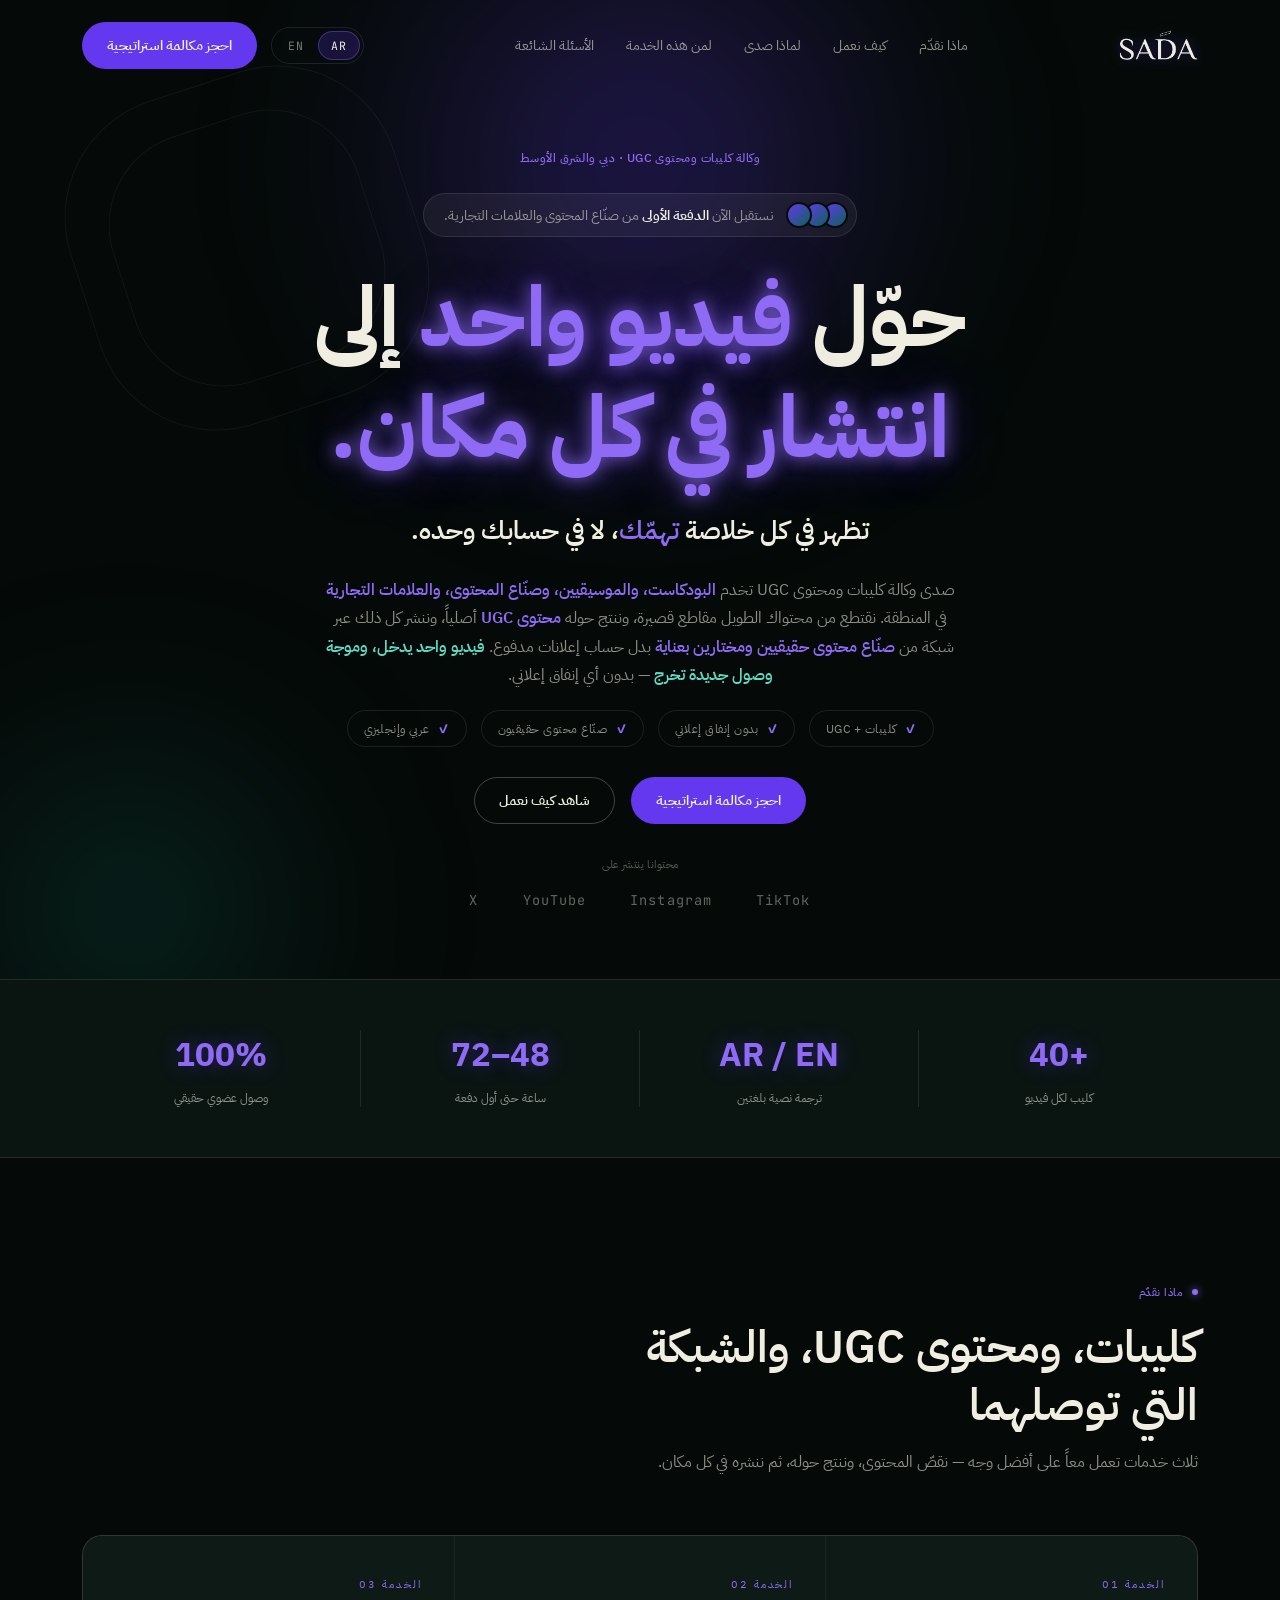
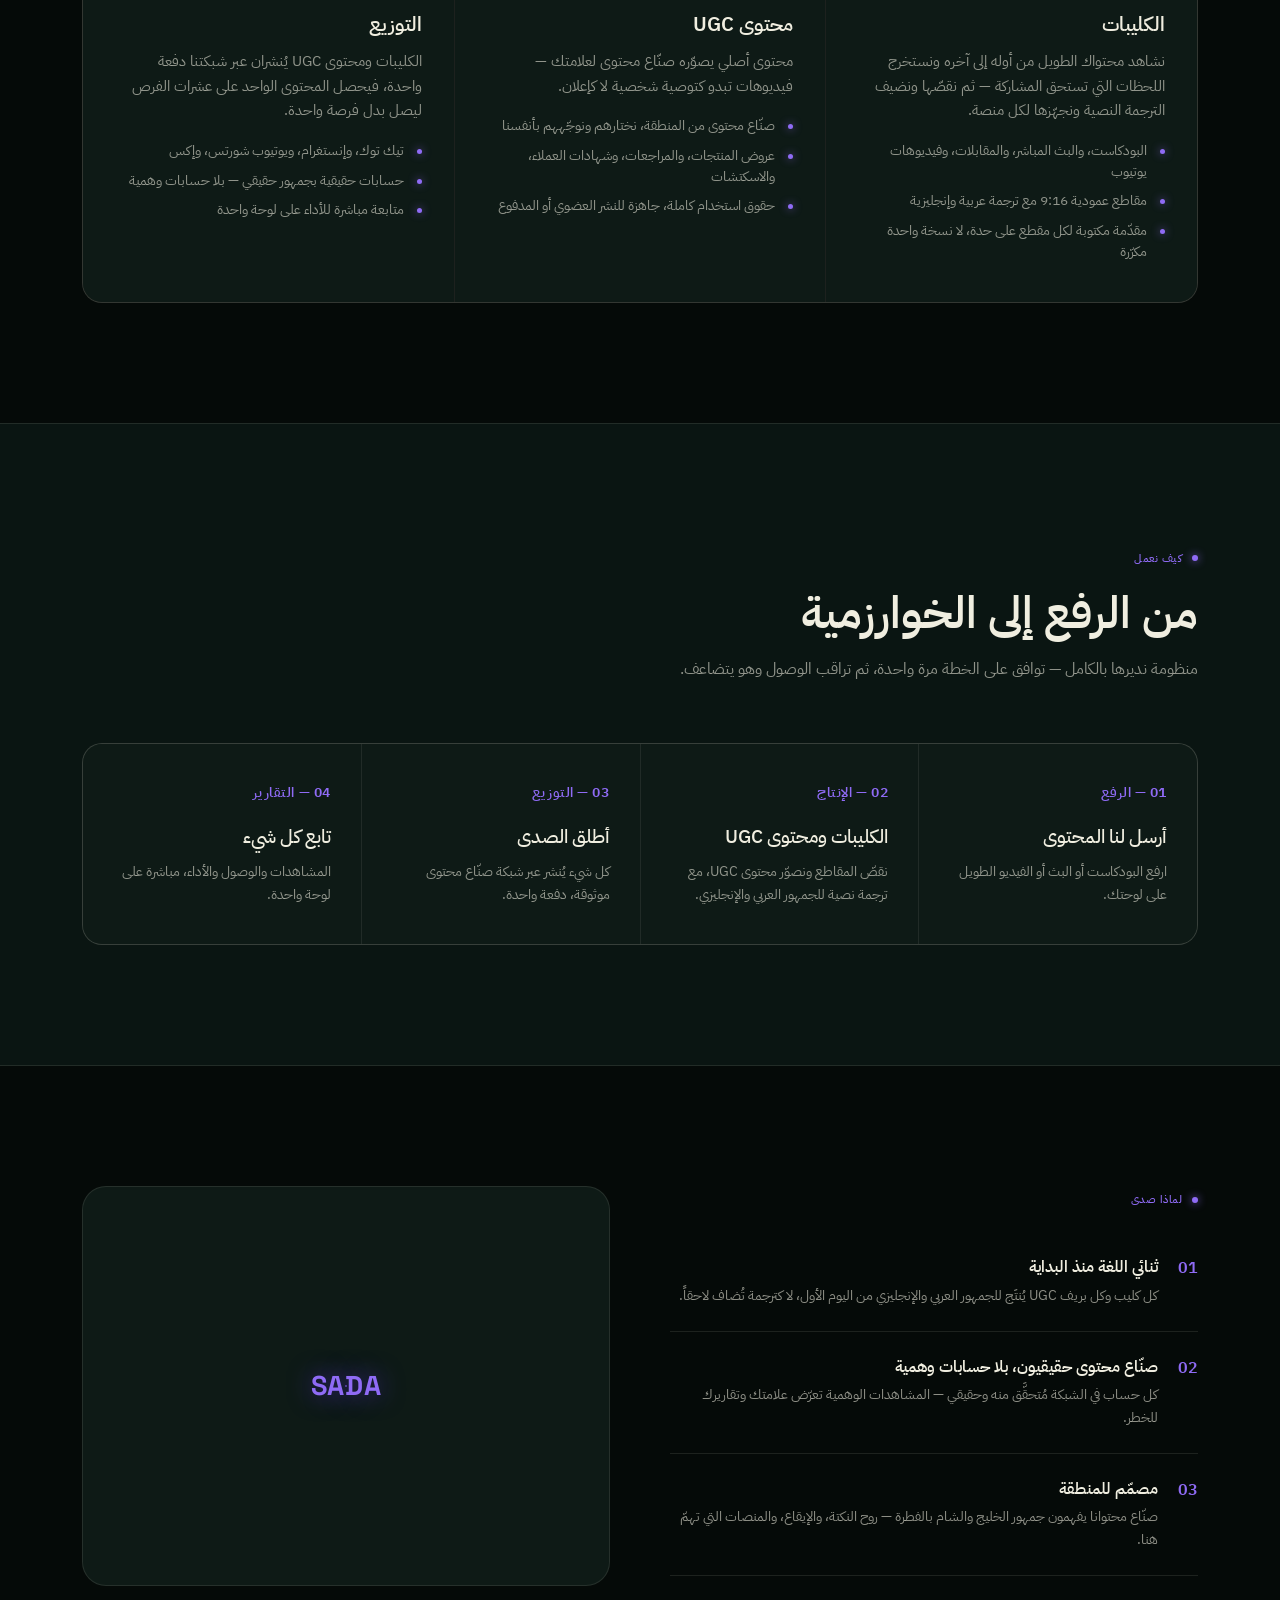
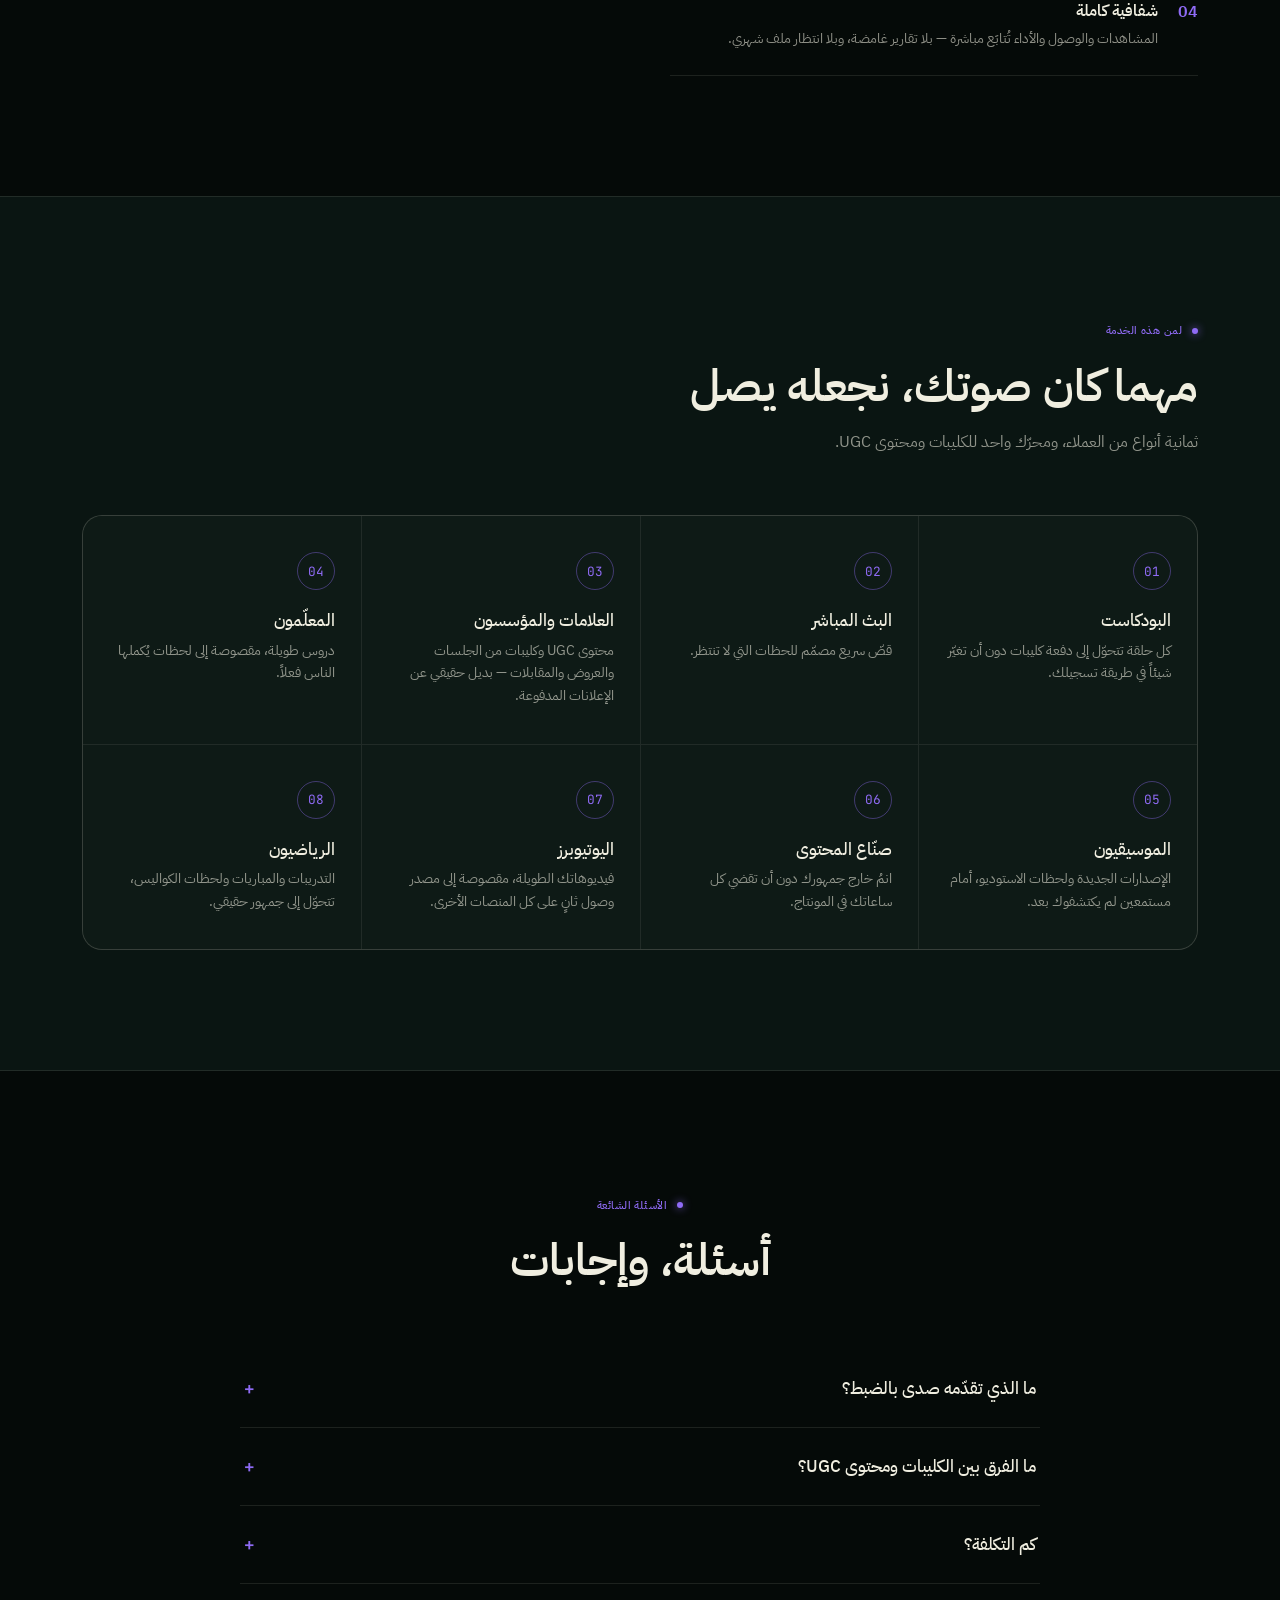
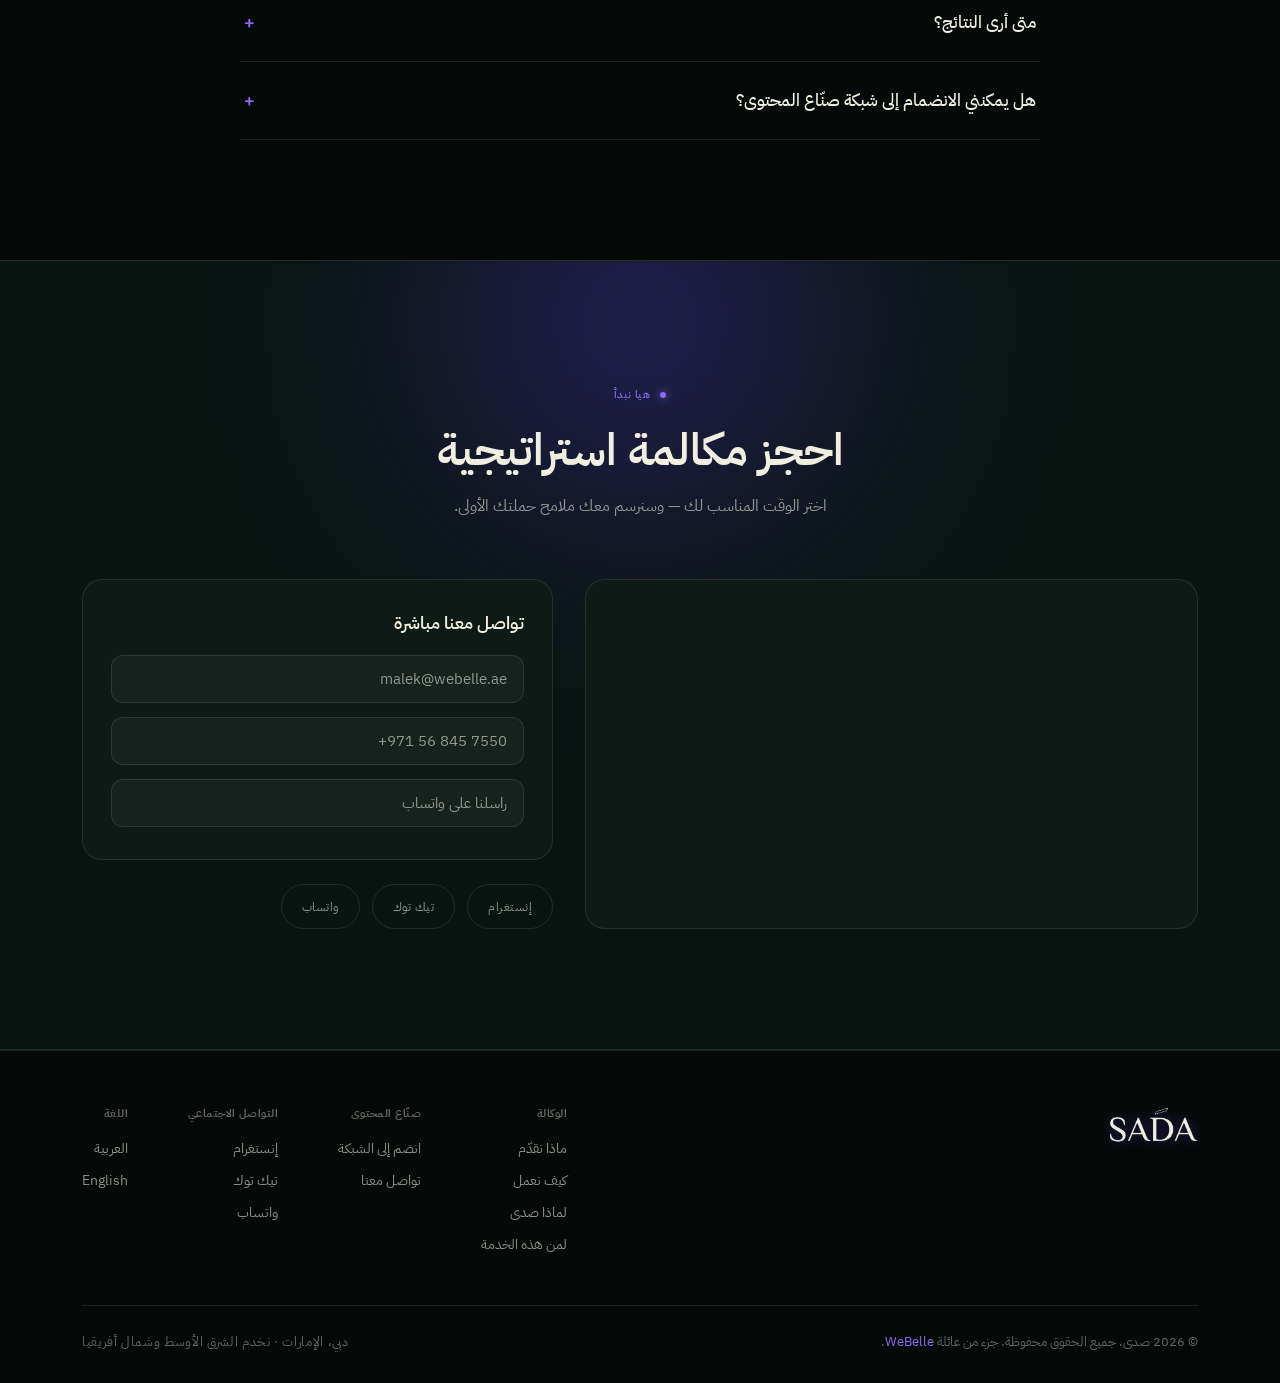
==== ar/index.html @ f5299335 "added arabic version, og image, clipping content" ====
<!doctype html>
<html lang="ar" dir="rtl">
  <head>
    <meta charset="UTF-8" />
    <meta name="viewport" content="width=device-width, initial-scale=1.0" />
    <title>صدى — وكالة كليبات ومحتوى UGC | دبي والشرق الأوسط</title>
    <meta
      name="description"
      content="صدى وكالة كليبات ومحتوى UGC مقرّها دبي وتخدم منطقة الشرق الأوسط وشمال أفريقيا. نقصّ محتواك الطويل إلى مقاطع قصيرة، وننتج محتوى UGC أصلياً، وننشره عبر شبكة موثوقة من صنّاع المحتوى بالعربية والإنجليزية. جزء من عائلة WeBelle."
    />
    <meta
      name="keywords"
      content="وكالة كليبات, محتوى UGC, توزيع محتوى, وصول عضوي, شبكة صنّاع محتوى, تسويق الشرق الأوسط, وكالة رقمية دبي, محتوى ثنائي اللغة, فيديو قصير, صدى, SADA, WeBelle"
    />
    <meta name="author" content="WeBelle" />
    <meta name="robots" content="index, follow" />
    <link rel="canonical" href="https://www.sadaclips.com/ar/" />
    <link rel="alternate" hreflang="ar" href="https://www.sadaclips.com/ar/" />
    <link rel="alternate" hreflang="en" href="https://www.sadaclips.com/" />
    <link
      rel="alternate"
      hreflang="x-default"
      href="https://www.sadaclips.com/"
    />
    <meta name="theme-color" content="#050a08" />

    <!-- Open Graph -->
    <meta property="og:type" content="website" />
    <meta property="og:site_name" content="صدى" />
    <meta
      property="og:title"
      content="صدى — وكالة كليبات ومحتوى UGC | دبي والشرق الأوسط"
    />
    <meta
      property="og:description"
      content="فيديو واحد، وموجة كليبات. صدى وكالة كليبات ومحتوى UGC ثنائية اللغة، مبنيّة للخليج والشرق الأوسط — جزء من عائلة WeBelle."
    />
    <meta property="og:url" content="https://www.sadaclips.com/ar/" />
    <meta
      property="og:image"
      content="https://www.sadaclips.com/assets/og-image.avif"
    />
    <meta property="og:image:width" content="1200" />
    <meta property="og:image:height" content="630" />
    <meta property="og:image:alt" content="صدى — وكالة كليبات ومحتوى UGC" />
    <meta property="og:locale" content="ar_AE" />
    <meta property="og:locale:alternate" content="en_US" />

    <!-- Twitter -->
    <meta name="twitter:card" content="summary_large_image" />
    <meta
      name="twitter:title"
      content="صدى — وكالة كليبات ومحتوى UGC | دبي والشرق الأوسط"
    />
    <meta
      name="twitter:description"
      content="فيديو واحد، وموجة كليبات. صدى وكالة كليبات ومحتوى UGC ثنائية اللغة، مبنيّة للخليج والشرق الأوسط."
    />
    <meta
      name="twitter:image"
      content="https://www.sadaclips.com/assets/og-image.avif"
    />
    <meta name="twitter:image:alt" content="صدى — وكالة كليبات ومحتوى UGC" />

    <!-- Favicon (inline SVG, no external asset needed) -->
    <link
      rel="icon"
      type="image/svg+xml"
      href="data:image/svg+xml,%3Csvg xmlns='http://www.w3.org/2000/svg' viewBox='0 0 32 32'%3E%3Ccircle cx='16' cy='16' r='3.4' fill='%238f6bf5'/%3E%3Ccircle cx='16' cy='16' r='9' fill='none' stroke='%238f6bf5' stroke-width='1.4'/%3E%3Ccircle cx='16' cy='16' r='14.5' fill='none' stroke='%238f6bf5' stroke-width='1.1' opacity='.5'/%3E%3C/svg%3E"
    />

    <link rel="preconnect" href="https://fonts.googleapis.com" />
    <link rel="preconnect" href="https://fonts.gstatic.com" crossorigin />
    <link
      href="https://fonts.googleapis.com/css2?family=IBM+Plex+Sans+Arabic:wght@400;500;600;700&family=Space+Grotesk:wght@500;600;700&family=JetBrains+Mono:wght@500&display=swap"
      rel="stylesheet"
    />
    <link rel="stylesheet" href="/styles.css" />

    <!-- Structured data -->
    <script type="application/ld+json">
      {
        "@context": "https://schema.org",
        "@type": "ProfessionalService",
        "name": "صدى",
        "alternateName": "SADA",
        "url": "https://www.sadaclips.com/ar/",
        "logo": "https://www.sadaclips.com/assets/sada_logo.png",
        "image": "https://www.sadaclips.com/assets/og-image.avif",
        "description": "وكالة كليبات ومحتوى UGC مقرّها دبي وتخدم منطقة الشرق الأوسط وشمال أفريقيا. نحوّل المحتوى الطويل إلى مقاطع قصيرة، وننتج محتوى UGC أصلياً، وننشره بالعربية والإنجليزية عبر شبكة مُختارة من صنّاع المحتوى.",
        "email": "malek@webelle.ae",
        "telephone": "+971568457550",
        "address": {
          "@type": "PostalAddress",
          "addressLocality": "دبي",
          "addressCountry": "AE"
        },
        "areaServed": "MENA",
        "availableLanguage": ["ar", "en"],
        "sameAs": [
          "https://www.instagram.com/sadaclip/",
          "https://www.tiktok.com/@sada.clips",
          "https://wa.me/971568457550"
        ],
        "parentOrganization": {
          "@type": "Organization",
          "name": "WeBelle",
          "url": "https://webelle.ae"
        }
      }
    </script>
  </head>
  <body>
    <header id="siteHeader">
      <div class="wrap">
        <a href="#top" class="logo" aria-label="صدى — الصفحة الرئيسية">
          <img
            src="/assets/sada_logo.png"
            alt="شعار صدى"
            class="logo-mark"
            width="32"
            height="32"
          />
        </a>
        <nav class="links">
          <a href="#services">ماذا نقدّم</a>
          <a href="#work">كيف نعمل</a>
          <a href="#why">لماذا صدى</a>
          <a href="#verticals">لمن هذه الخدمة</a>
          <a href="#faq">الأسئلة الشائعة</a>
        </nav>
        <div class="header-actions">
          <nav class="lang-switch" aria-label="اللغة">
            <a href="/" hreflang="en" lang="en">EN</a>
            <a href="/ar/" hreflang="ar" lang="ar" aria-current="true">AR</a>
          </nav>
          <a href="#contact" class="btn btn-glow">احجز مكالمة استراتيجية</a>
        </div>
      </div>
    </header>

    <section class="hero" id="top">
      <div class="glow-blob g1"></div>
      <div class="glow-blob g2"></div>
      <div class="watermark"></div>
      <div class="wrap">
        <span class="category-tag"
          >وكالة كليبات ومحتوى UGC · دبي والشرق الأوسط</span
        >

        <div class="badge">
          <div class="avatars">
            <div class="av"></div>
            <div class="av"></div>
            <div class="av"></div>
          </div>
          <span
            >نستقبل الآن <b>الدفعة الأولى</b> من صنّاع المحتوى والعلامات
            التجارية.</span
          >
        </div>

        <h1>
          حوّل <span class="glow">فيديو واحد</span> إلى<span class="glow-line"
            >انتشار في كل مكان.</span
          >
        </h1>

        <p class="sub">
          تظهر في كل خلاصة <span class="hl">تهمّك</span>، لا في حسابك وحده.
        </p>

        <p class="lede">
          صدى وكالة كليبات ومحتوى UGC تخدم
          <b>البودكاست، والموسيقيين، وصنّاع المحتوى، والعلامات التجارية</b>
          في المنطقة. نقتطع من محتواك الطويل مقاطع قصيرة، وننتج حوله
          <b>محتوى UGC</b> أصلياً، وننشر كل ذلك عبر شبكة من
          <b>صنّاع محتوى حقيقيين ومختارين بعناية</b> بدل حساب إعلانات مدفوع.
          <span class="g">فيديو واحد يدخل، وموجة وصول جديدة تخرج</span> — بدون
          أي إنفاق إعلاني.
        </p>

        <div class="checklist">
          <span>كليبات + UGC</span>
          <span>بدون إنفاق إعلاني</span>
          <span>صنّاع محتوى حقيقيون</span>
          <span>عربي وإنجليزي</span>
        </div>

        <div class="cta-row">
          <a href="#contact" class="btn btn-glow">احجز مكالمة استراتيجية</a>
          <a href="#work" class="btn btn-outline">شاهد كيف نعمل</a>
        </div>

        <div class="featured">
          <div class="label">محتوانا ينتشر على</div>
          <div class="row">
            <span>TikTok</span>
            <span>Instagram</span>
            <span>YouTube</span>
            <span>X</span>
          </div>
        </div>
      </div>
    </section>

    <div class="stats">
      <div class="wrap">
        <div class="stat">
          <div class="num">+40</div>
          <div class="label">كليب لكل فيديو</div>
        </div>
        <div class="stat">
          <div class="num">AR / EN</div>
          <div class="label">ترجمة نصية بلغتين</div>
        </div>
        <div class="stat">
          <div class="num">48–72</div>
          <div class="label">ساعة حتى أول دفعة</div>
        </div>
        <div class="stat">
          <div class="num">100%</div>
          <div class="label">وصول عضوي حقيقي</div>
        </div>
      </div>
    </div>

    <section id="services">
      <div class="wrap">
        <div class="section-head reveal">
          <span class="eyebrow">ماذا نقدّم</span>
          <h2>كليبات، ومحتوى UGC، والشبكة التي توصلهما</h2>
          <p>
            ثلاث خدمات تعمل معاً على أفضل وجه — نقصّ المحتوى، وننتج حوله، ثم
            ننشره في كل مكان.
          </p>
        </div>
        <div class="svc-grid">
          <div class="svc reveal">
            <div class="tag">الخدمة 01</div>
            <h3>الكليبات</h3>
            <p>
              نشاهد محتواك الطويل من أوله إلى آخره ونستخرج اللحظات التي تستحق
              المشاركة — ثم نقصّها ونضيف الترجمة النصية ونجهّزها لكل منصة.
            </p>
            <ul>
              <li>البودكاست، والبث المباشر، والمقابلات، وفيديوهات يوتيوب</li>
              <li>مقاطع عمودية 9:16 مع ترجمة عربية وإنجليزية</li>
              <li>مقدّمة مكتوبة لكل مقطع على حدة، لا نسخة واحدة مكرّرة</li>
            </ul>
          </div>
          <div class="svc reveal">
            <div class="tag">الخدمة 02</div>
            <h3>محتوى UGC</h3>
            <p>
              محتوى أصلي يصوّره صنّاع محتوى لعلامتك — فيديوهات تبدو كتوصية شخصية
              لا كإعلان.
            </p>
            <ul>
              <li>صنّاع محتوى من المنطقة، نختارهم ونوجّههم بأنفسنا</li>
              <li>عروض المنتجات، والمراجعات، وشهادات العملاء، والاسكتشات</li>
              <li>حقوق استخدام كاملة، جاهزة للنشر العضوي أو المدفوع</li>
            </ul>
          </div>
          <div class="svc reveal">
            <div class="tag">الخدمة 03</div>
            <h3>التوزيع</h3>
            <p>
              الكليبات ومحتوى UGC يُنشران عبر شبكتنا دفعة واحدة، فيحصل المحتوى
              الواحد على عشرات الفرص ليصل بدل فرصة واحدة.
            </p>
            <ul>
              <li>تيك توك، وإنستغرام، ويوتيوب شورتس، وإكس</li>
              <li>حسابات حقيقية بجمهور حقيقي — بلا حسابات وهمية</li>
              <li>متابعة مباشرة للأداء على لوحة واحدة</li>
            </ul>
          </div>
        </div>
      </div>
    </section>

    <section id="work" class="alt-bg">
      <div class="wrap">
        <div class="section-head reveal">
          <span class="eyebrow">كيف نعمل</span>
          <h2>من الرفع إلى الخوارزمية</h2>
          <p>
            منظومة نديرها بالكامل — توافق على الخطة مرة واحدة، ثم تراقب الوصول
            وهو يتضاعف.
          </p>
        </div>
        <div class="steps">
          <div class="step reveal">
            <div class="idx">01 — الرفع</div>
            <h3>أرسل لنا المحتوى</h3>
            <p>ارفع البودكاست أو البث أو الفيديو الطويل على لوحتك.</p>
          </div>
          <div class="step reveal">
            <div class="idx">02 — الإنتاج</div>
            <h3>الكليبات ومحتوى UGC</h3>
            <p>
              نقصّ المقاطع ونصوّر محتوى UGC، مع ترجمة نصية للجمهور العربي
              والإنجليزي.
            </p>
          </div>
          <div class="step reveal">
            <div class="idx">03 — التوزيع</div>
            <h3>أطلق الصدى</h3>
            <p>كل شيء يُنشر عبر شبكة صنّاع محتوى موثوقة، دفعة واحدة.</p>
          </div>
          <div class="step reveal">
            <div class="idx">04 — التقارير</div>
            <h3>تابع كل شيء</h3>
            <p>المشاهدات والوصول والأداء، مباشرة على لوحة واحدة.</p>
          </div>
        </div>
      </div>
    </section>

    <section id="why">
      <div class="wrap">
        <div class="why-grid">
          <div class="why-list">
            <span
              class="eyebrow"
              style="margin-bottom: 24px; display: inline-flex"
              >لماذا صدى</span
            >
            <div class="why-item reveal">
              <span class="n">01</span>
              <div>
                <h4>ثنائي اللغة منذ البداية</h4>
                <p>
                  كل كليب وكل بريف UGC يُنتَج للجمهور العربي والإنجليزي من اليوم
                  الأول، لا كترجمة تُضاف لاحقاً.
                </p>
              </div>
            </div>
            <div class="why-item reveal">
              <span class="n">02</span>
              <div>
                <h4>صنّاع محتوى حقيقيون، بلا حسابات وهمية</h4>
                <p>
                  كل حساب في الشبكة مُتحقَّق منه وحقيقي — المشاهدات الوهمية
                  تعرّض علامتك وتقاريرك للخطر.
                </p>
              </div>
            </div>
            <div class="why-item reveal">
              <span class="n">03</span>
              <div>
                <h4>مصمّم للمنطقة</h4>
                <p>
                  صنّاع محتوانا يفهمون جمهور الخليج والشام بالفطرة — روح النكتة،
                  والإيقاع، والمنصات التي تهمّ هنا.
                </p>
              </div>
            </div>
            <div class="why-item reveal">
              <span class="n">04</span>
              <div>
                <h4>شفافية كاملة</h4>
                <p>
                  المشاهدات والوصول والأداء تُتابَع مباشرة — بلا تقارير غامضة،
                  وبلا انتظار ملف شهري.
                </p>
              </div>
            </div>
          </div>
          <div class="why-visual reveal">
            <div class="ring w1"></div>
            <div class="ring w2"></div>
            <div class="ring w3"></div>
            <span class="word" lang="en" dir="ltr">SADA</span>
          </div>
        </div>
      </div>
    </section>

    <section id="verticals" class="alt-bg">
      <div class="wrap">
        <div class="section-head reveal">
          <span class="eyebrow">لمن هذه الخدمة</span>
          <h2>مهما كان صوتك، نجعله يصل</h2>
          <p>ثمانية أنواع من العملاء، ومحرّك واحد للكليبات ومحتوى UGC.</p>
        </div>
        <div class="vgrid">
          <div class="vcard reveal">
            <div class="glyph">01</div>
            <h3>البودكاست</h3>
            <p>
              كل حلقة تتحوّل إلى دفعة كليبات دون أن تغيّر شيئاً في طريقة تسجيلك.
            </p>
          </div>
          <div class="vcard reveal">
            <div class="glyph">02</div>
            <h3>البث المباشر</h3>
            <p>قصّ سريع مصمّم للحظات التي لا تنتظر.</p>
          </div>
          <div class="vcard reveal">
            <div class="glyph">03</div>
            <h3>العلامات والمؤسسون</h3>
            <p>
              محتوى UGC وكليبات من الجلسات والعروض والمقابلات — بديل حقيقي عن
              الإعلانات المدفوعة.
            </p>
          </div>
          <div class="vcard reveal">
            <div class="glyph">04</div>
            <h3>المعلّمون</h3>
            <p>دروس طويلة، مقصوصة إلى لحظات يُكملها الناس فعلاً.</p>
          </div>
          <div class="vcard reveal">
            <div class="glyph">05</div>
            <h3>الموسيقيون</h3>
            <p>
              الإصدارات الجديدة ولحظات الاستوديو، أمام مستمعين لم يكتشفوك بعد.
            </p>
          </div>
          <div class="vcard reveal">
            <div class="glyph">06</div>
            <h3>صنّاع المحتوى</h3>
            <p>انمُ خارج جمهورك دون أن تقضي كل ساعاتك في المونتاج.</p>
          </div>
          <div class="vcard reveal">
            <div class="glyph">07</div>
            <h3>اليوتيوبرز</h3>
            <p>
              فيديوهاتك الطويلة، مقصوصة إلى مصدر وصول ثانٍ على كل المنصات
              الأخرى.
            </p>
          </div>
          <div class="vcard reveal">
            <div class="glyph">08</div>
            <h3>الرياضيون</h3>
            <p>التدريبات والمباريات ولحظات الكواليس، تتحوّل إلى جمهور حقيقي.</p>
          </div>
        </div>
      </div>
    </section>

    <section id="faq">
      <div class="wrap">
        <div class="section-head reveal center">
          <span class="eyebrow" style="justify-content: center"
            >الأسئلة الشائعة</span
          >
          <h2>أسئلة، وإجابات</h2>
        </div>
        <div class="faq-list">
          <div class="faq-item">
            <button class="faq-q">
              ما الذي تقدّمه صدى بالضبط؟<span class="plus">+</span>
            </button>
            <div class="faq-a">
              <p>
                ثلاثة أشياء: نقصّ محتواك الطويل إلى مقاطع قصيرة، وننتج محتوى UGC
                أصلياً مع صنّاع محتوى من المنطقة، وننشر الاثنين عبر شبكة موثوقة
                — كل ذلك دون الاعتماد على الإعلانات المدفوعة.
              </p>
            </div>
          </div>
          <div class="faq-item">
            <button class="faq-q">
              ما الفرق بين الكليبات ومحتوى UGC؟<span class="plus">+</span>
            </button>
            <div class="faq-a">
              <p>
                الكليبات تعتمد على مادة تملكها أصلاً — نقصّ البودكاست أو البث أو
                الفيديو إلى لحظات قصيرة. أما محتوى UGC فهو تصوير جديد: صنّاع
                محتوى يصوّرون مادة أصلية عن منتجك أو علامتك، بتوجيه وإشراف منّا.
                معظم عملائنا يجمعون بين الاثنين.
              </p>
            </div>
          </div>
          <div class="faq-item">
            <button class="faq-q">
              كم التكلفة؟<span class="plus">+</span>
            </button>
            <div class="faq-a">
              <p>
                التسعير يتغيّر بحسب عدد الكليبات، وحجم محتوى UGC، ومستوى الخدمة.
                احجز مكالمة استراتيجية وسنجهّز لك عرض سعر بناءً على ما لديك.
              </p>
            </div>
          </div>
          <div class="faq-item">
            <button class="faq-q">
              متى أرى النتائج؟<span class="plus">+</span>
            </button>
            <div class="faq-a">
              <p>
                معظم العملاء يرون أول دفعة كليبات منشورة خلال 48 إلى 72 ساعة من
                بدء العمل. تصوير محتوى UGC يستغرق وقتاً أطول قليلاً، لأن صنّاع
                المحتوى يحتاجون وقتاً للتحضير والتصوير.
              </p>
            </div>
          </div>
          <div class="faq-item">
            <button class="faq-q">
              هل يمكنني الانضمام إلى شبكة صنّاع المحتوى؟<span class="plus"
                >+</span
              >
            </button>
            <div class="faq-a">
              <p>
                نعم — نستقبل باستمرار مونتيرين وصنّاع محتوى UGC يتقنون العربية
                والإنجليزية. تواصل معنا عبر واتساب أو من خلال قسم التواصل أدناه
                للتقديم.
              </p>
            </div>
          </div>
        </div>
      </div>
    </section>

    <section class="contact alt-bg" id="contact">
      <div class="glow-blob g1" style="top: -260px"></div>
      <div class="wrap">
        <div class="section-head reveal center">
          <span class="eyebrow" style="justify-content: center">هيا نبدأ</span>
          <h2>احجز مكالمة استراتيجية</h2>
          <p>اختر الوقت المناسب لك — وسنرسم معك ملامح حملتك الأولى.</p>
        </div>

        <div class="contact-grid reveal">
          <div class="calendly-wrap">
            <div
              class="calendly-inline-widget"
              data-url="https://calendly.com/webelle"
            ></div>
          </div>

          <div class="contact-side">
            <div class="contact-card">
              <h3>تواصل معنا مباشرة</h3>
              <a class="contact-line ltr" href="mailto:malek@webelle.ae"
                >malek@webelle.ae</a
              >
              <a class="contact-line ltr" href="tel:+971568457550"
                >+971 56 845 7550</a
              >
              <a
                class="contact-line"
                href="https://wa.me/971568457550"
                target="_blank"
                rel="noopener"
                >راسلنا على واتساب</a
              >
            </div>
            <div class="socials">
              <a
                href="https://www.instagram.com/sadaclip/"
                target="_blank"
                rel="noopener"
                class="social-pill"
                >إنستغرام</a
              >
              <a
                href="https://www.tiktok.com/@sada.clips"
                target="_blank"
                rel="noopener"
                class="social-pill"
                >تيك توك</a
              >
              <a
                href="https://wa.me/971568457550"
                target="_blank"
                rel="noopener"
                class="social-pill"
                >واتساب</a
              >
            </div>
          </div>
        </div>
      </div>
    </section>

    <footer>
      <div class="wrap">
        <div class="top">
          <div class="logo">
            <img
              src="/assets/sada_logo.png"
              alt="شعار صدى"
              class="logo-mark"
              width="34"
              height="34"
            />
          </div>
          <div class="cols">
            <div class="col">
              <h4>الوكالة</h4>
              <a href="#services">ماذا نقدّم</a><a href="#work">كيف نعمل</a
              ><a href="#why">لماذا صدى</a
              ><a href="#verticals">لمن هذه الخدمة</a>
            </div>
            <div class="col">
              <h4>صنّاع المحتوى</h4>
              <a href="#faq">انضم إلى الشبكة</a
              ><a href="#contact">تواصل معنا</a>
            </div>
            <div class="col">
              <h4>التواصل الاجتماعي</h4>
              <a
                href="https://www.instagram.com/sadaclip/"
                target="_blank"
                rel="noopener"
                >إنستغرام</a
              ><a
                href="https://www.tiktok.com/@sada.clips"
                target="_blank"
                rel="noopener"
                >تيك توك</a
              ><a
                href="https://wa.me/971568457550"
                target="_blank"
                rel="noopener"
                >واتساب</a
              >
            </div>
            <div class="col">
              <h4>اللغة</h4>
              <a href="/ar/" hreflang="ar">العربية</a
              ><a href="/" hreflang="en" lang="en">English</a>
            </div>
          </div>
        </div>
        <div class="bottom">
          <span
            >© 2026 صدى. جميع الحقوق محفوظة. جزء من عائلة
            <a
              href="https://webelle.ae"
              target="_blank"
              rel="noopener"
              style="color: var(--violet-2)"
              >WeBelle</a
            >.</span
          >
          <span class="tag"
            >دبي، الإمارات · نخدم الشرق الأوسط وشمال أفريقيا</span
          >
        </div>
      </div>
    </footer>

    <script
      src="https://assets.calendly.com/assets/external/widget.js"
      async
    ></script>
    <script src="/script.js" defer></script>
  </body>
</html>
---- styles.css ----
:root {
  --bg: #050a08;
  --bg2: #0a1512;
  --card: #0e1a16;
  --pine: #0d6358;
  --violet: #6338ee;
  --violet-2: #8f6bf5;
  --cream: #f0eee0;
  --muted: rgba(240, 238, 224, 0.58);
  --line: rgba(240, 238, 224, 0.1);
  --max: 1180px;
  --ease: cubic-bezier(0.22, 0.98, 0.28, 1);
  --font-display: 'Space Grotesk', sans-serif;
  --font-body: 'Inter', sans-serif;
  --font-mono: 'JetBrains Mono', monospace;
}

/* Arabic type stack — swapped in on the /ar/ page only */
html[lang='ar'] {
  --font-display: 'IBM Plex Sans Arabic', 'Space Grotesk', sans-serif;
  --font-body: 'IBM Plex Sans Arabic', 'Inter', sans-serif;
  --font-mono: 'IBM Plex Sans Arabic', 'JetBrains Mono', monospace;
}

* {
  box-sizing: border-box;
  margin: 0;
  padding: 0;
}
html {
  scroll-behavior: smooth;
}
body {
  background: var(--bg);
  color: var(--cream);
  font-family: var(--font-body);
  -webkit-font-smoothing: antialiased;
  overflow-x: hidden;
}
::selection {
  background: var(--violet);
  color: var(--cream);
}
a {
  color: inherit;
  text-decoration: none;
}
ul {
  list-style: none;
}
img,
svg {
  display: block;
}
.wrap {
  max-width: var(--max);
  margin: 0 auto;
  padding: 0 32px;
}
h1,
h2,
h3 {
  font-family: var(--font-display);
  line-height: 1.05;
}

/* Arabic needs more air between lines and no negative tracking */
html[lang='ar'] h1,
html[lang='ar'] h2,
html[lang='ar'] h3,
html[lang='ar'] h4 {
  line-height: 1.3;
  letter-spacing: normal;
}
html[lang='ar'] .eyebrow,
html[lang='ar'] .category-tag,
html[lang='ar'] .step .idx,
html[lang='ar'] .featured .label,
html[lang='ar'] .checklist span,
html[lang='ar'] .social-pill,
html[lang='ar'] footer .col h4 {
  letter-spacing: 0.04em;
}

:focus-visible {
  outline: 2px solid var(--violet-2);
  outline-offset: 3px;
  border-radius: 4px;
}

/* HEADER */
header {
  position: fixed;
  top: 0;
  left: 0;
  right: 0;
  z-index: 100;
  padding: 22px 0;
  background: rgba(5, 10, 8, 0);
  transition:
    background 0.4s var(--ease),
    padding 0.4s var(--ease),
    border-color 0.4s var(--ease);
  border-bottom: 1px solid transparent;
}
header.scrolled {
  padding: 14px 0;
  background: rgba(5, 10, 8, 0.85);
  backdrop-filter: blur(14px);
  border-color: var(--line);
}
header .wrap {
  display: flex;
  align-items: center;
  justify-content: space-between;
  gap: 20px;
}
.logo {
  display: flex;
  align-items: center;
  gap: 10px;
  font-family: var(--font-display);
  font-weight: 700;
  font-size: 1.3rem;
  color: var(--cream);
}
.logo-mark {
  height: 32px;
  width: auto;
  object-fit: contain;
  flex-shrink: 0;
  filter: drop-shadow(0 0 6px rgba(99, 56, 238, 0.45));
}
footer .logo-mark {
  height: 36px;
}
.logo-text {
  display: flex;
  flex-direction: column;
  line-height: 1.1;
}
.logo-sub {
  font-family: var(--font-mono);
  font-weight: 500;
  font-size: 0.6rem;
  letter-spacing: 0.08em;
  text-transform: uppercase;
  color: rgba(240, 238, 224, 0.4);
}

nav.links {
  display: flex;
  gap: 32px;
}
nav.links a {
  font-size: 0.88rem;
  color: var(--cream);
  opacity: 0.6;
  transition: opacity 0.25s;
}
nav.links a:hover {
  opacity: 1;
}

.header-actions {
  display: flex;
  align-items: center;
  gap: 14px;
}

/* LANGUAGE SWITCHER */
.lang-switch {
  display: inline-flex;
  align-items: center;
  gap: 2px;
  padding: 3px;
  border: 1px solid var(--line);
  border-radius: 100px;
  font-family: 'JetBrains Mono', monospace;
  font-size: 0.72rem;
  letter-spacing: 0.06em;
  flex-shrink: 0;
}
.lang-switch a {
  padding: 7px 13px;
  border-radius: 100px;
  color: rgba(240, 238, 224, 0.5);
  transition:
    color 0.25s,
    background 0.25s;
  white-space: nowrap;
}
.lang-switch a:hover {
  color: var(--cream);
}
.lang-switch a[aria-current='true'] {
  background: rgba(99, 56, 238, 0.2);
  box-shadow: inset 0 0 0 1px rgba(143, 107, 245, 0.35);
  color: var(--cream);
}

.btn {
  display: inline-flex;
  align-items: center;
  justify-content: center;
  gap: 8px;
  font-weight: 600;
  font-size: 0.86rem;
  padding: 12px 24px;
  border-radius: 100px;
  border: 1px solid transparent;
  cursor: pointer;
  transition:
    transform 0.3s var(--ease),
    box-shadow 0.3s var(--ease);
}
.btn-glow {
  background: var(--violet);
  color: var(--cream);
}
.btn-glow:hover {
  transform: translateY(-2px);
  box-shadow: 0 6px 26px -4px rgba(99, 56, 238, 0.75);
}
.btn-outline {
  background: transparent;
  border-color: rgba(240, 238, 224, 0.25);
  color: var(--cream);
}
.btn-outline:hover {
  border-color: var(--violet-2);
  transform: translateY(-2px);
}

/* HERO */
.hero {
  position: relative;
  min-height: 100vh;
  display: flex;
  align-items: center;
  padding-top: 150px;
  padding-bottom: 70px;
  overflow: hidden;
}
.glow-blob {
  position: absolute;
  border-radius: 50%;
  filter: blur(90px);
  pointer-events: none;
}
.glow-blob.g1 {
  width: 640px;
  height: 640px;
  background: radial-gradient(circle, rgba(99, 56, 238, 0.35), transparent 70%);
  top: -160px;
  left: 50%;
  transform: translateX(-50%);
}
.glow-blob.g2 {
  width: 420px;
  height: 420px;
  background: radial-gradient(circle, rgba(13, 99, 88, 0.4), transparent 70%);
  bottom: -140px;
  inset-inline-end: -80px;
}
.watermark {
  position: absolute;
  top: 8%;
  inset-inline-end: 6%;
  width: 340px;
  height: 340px;
  border: 1px solid rgba(240, 238, 224, 0.05);
  border-radius: 36%;
  transform: rotate(18deg);
  pointer-events: none;
}
.watermark::before {
  content: '';
  position: absolute;
  inset: 40px;
  border: 1px solid rgba(240, 238, 224, 0.05);
  border-radius: 36%;
}

.hero .wrap {
  position: relative;
  z-index: 3;
  display: flex;
  flex-direction: column;
  align-items: center;
  text-align: center;
  gap: 26px;
}

.category-tag {
  font-family: var(--font-mono);
  font-size: 0.72rem;
  letter-spacing: 0.18em;
  text-transform: uppercase;
  color: var(--violet-2);
  font-weight: 500;
}

.checklist {
  display: flex;
  gap: 14px;
  flex-wrap: wrap;
  justify-content: center;
  margin-top: -6px;
}
.checklist span {
  font-family: var(--font-mono);
  font-size: 0.78rem;
  color: var(--muted);
  padding: 8px 16px;
  border: 1px solid var(--line);
  border-radius: 100px;
  display: inline-flex;
  align-items: center;
  gap: 8px;
}
.checklist span::before {
  content: '✓';
  color: var(--violet-2);
  font-weight: 700;
}

.badge {
  display: inline-flex;
  align-items: center;
  gap: 12px;
  background: rgba(240, 238, 224, 0.05);
  border: 1px solid var(--line);
  padding-block: 8px;
  padding-inline: 8px 20px;
  border-radius: 100px;
  font-size: 0.85rem;
  color: var(--muted);
}
.avatars {
  display: flex;
}
.avatars .av {
  width: 26px;
  height: 26px;
  border-radius: 50%;
  border: 2px solid var(--bg);
  margin-inline-start: -8px;
  background: linear-gradient(135deg, var(--violet), var(--pine));
}
.avatars .av:first-child {
  margin-inline-start: 0;
}
.badge b {
  color: var(--cream);
  font-weight: 600;
}

.hero h1 {
  font-size: clamp(2.6rem, 6.6vw, 5.6rem);
  font-weight: 700;
  max-width: 19ch;
  letter-spacing: -0.01em;
}
.glow {
  color: var(--violet-2);
  text-shadow:
    0 0 18px rgba(143, 107, 245, 0.85),
    0 0 46px rgba(99, 56, 238, 0.5);
}
.glow-line {
  display: block;
  color: var(--violet-2);
  text-shadow:
    0 0 18px rgba(143, 107, 245, 0.85),
    0 0 50px rgba(99, 56, 238, 0.55);
  text-transform: uppercase;
  font-size: 1.02em;
}

.hero .sub {
  font-family: var(--font-display);
  font-weight: 600;
  font-size: clamp(1.2rem, 2vw, 1.6rem);
  color: var(--cream);
}
.hero .sub .hl {
  color: var(--violet-2);
}
.hero p.lede {
  max-width: 64ch;
  color: var(--muted);
  line-height: 1.75;
  font-size: 1.02rem;
}
.hero p.lede b {
  color: var(--violet-2);
  font-weight: 600;
}
.hero p.lede .g {
  color: #5fd9c4;
  font-weight: 600;
}

.featured {
  margin-top: 6px;
}
.featured .label {
  font-family: var(--font-mono);
  font-size: 0.68rem;
  letter-spacing: 0.2em;
  color: rgba(240, 238, 224, 0.35);
  text-transform: uppercase;
  margin-bottom: 18px;
}
.featured .row {
  display: flex;
  gap: 44px;
  align-items: center;
  flex-wrap: wrap;
  justify-content: center;
}
.featured .row span {
  font-family: 'JetBrains Mono', monospace;
  font-size: 0.85rem;
  letter-spacing: 0.08em;
  color: rgba(240, 238, 224, 0.4);
}

.cta-row {
  display: flex;
  gap: 16px;
  flex-wrap: wrap;
  justify-content: center;
  margin-top: 4px;
}

/* SHARED SECTION SHELL */
section {
  padding: 120px 0;
  position: relative;
}
.alt-bg {
  background: var(--bg2);
  border-top: 1px solid var(--line);
  border-bottom: 1px solid var(--line);
}
.eyebrow {
  font-family: var(--font-mono);
  font-size: 0.7rem;
  letter-spacing: 0.22em;
  text-transform: uppercase;
  color: var(--violet-2);
  display: inline-flex;
  align-items: center;
  gap: 10px;
  font-weight: 500;
}
.eyebrow::before {
  content: '';
  width: 6px;
  height: 6px;
  border-radius: 50%;
  background: var(--violet-2);
  box-shadow: 0 0 8px rgba(143, 107, 245, 0.9);
  flex-shrink: 0;
}
.section-head {
  max-width: 600px;
  margin-bottom: 60px;
}
.section-head h2 {
  font-size: clamp(2rem, 3.6vw, 2.8rem);
  font-weight: 600;
  color: var(--cream);
  margin-top: 16px;
}
.section-head p {
  margin-top: 14px;
  color: var(--muted);
  line-height: 1.65;
}
.center {
  text-align: center;
  margin-left: auto;
  margin-right: auto;
}

.reveal {
  opacity: 0;
  transform: translateY(24px);
  transition:
    opacity 0.7s var(--ease),
    transform 0.7s var(--ease);
}
.reveal.in {
  opacity: 1;
  transform: translateY(0);
}

/* STATS */
.stats {
  border-top: 1px solid var(--line);
  border-bottom: 1px solid var(--line);
  background: var(--bg2);
}
.stats .wrap {
  display: grid;
  grid-template-columns: repeat(4, 1fr);
  padding: 50px 32px;
}
.stat {
  text-align: center;
  border-inline-start: 1px solid var(--line);
  padding: 0 12px;
}
.stat:first-child {
  border-inline-start: none;
}
.stat .num {
  font-family: var(--font-display);
  font-weight: 700;
  font-size: clamp(1.5rem, 2.6vw, 2.2rem);
  color: var(--violet-2);
  text-shadow: 0 0 20px rgba(99, 56, 238, 0.4);
}
.stat .label {
  margin-top: 8px;
  font-size: 0.78rem;
  color: var(--muted);
}
@media (max-width: 760px) {
  .stats .wrap {
    grid-template-columns: 1fr 1fr;
    row-gap: 26px;
  }
  .stat:nth-child(3) {
    border-inline-start: none;
  }
}

/* SERVICES — clipping / UGC / distribution */
.svc-grid {
  display: grid;
  grid-template-columns: repeat(3, 1fr);
  gap: 1px;
  background: var(--line);
  border: 1px solid var(--line);
  border-radius: 20px;
  overflow: hidden;
}
.svc {
  background: var(--card);
  padding: 40px 32px;
  transition:
    background 0.35s var(--ease),
    transform 0.35s var(--ease);
}
.svc:hover {
  background: #12211c;
  transform: translateY(-4px);
}
.svc .tag {
  font-family: var(--font-mono);
  font-size: 0.68rem;
  letter-spacing: 0.18em;
  text-transform: uppercase;
  color: var(--violet-2);
  margin-bottom: 18px;
}
.svc h3 {
  font-size: 1.25rem;
  font-weight: 600;
  color: var(--cream);
  margin-bottom: 12px;
}
.svc p {
  color: var(--muted);
  font-size: 0.92rem;
  line-height: 1.68;
}
.svc ul {
  margin-top: 18px;
  display: flex;
  flex-direction: column;
  gap: 9px;
}
.svc ul li {
  font-size: 0.86rem;
  color: var(--muted);
  padding-inline-start: 18px;
  position: relative;
  line-height: 1.5;
}
.svc ul li::before {
  content: '';
  position: absolute;
  inset-inline-start: 0;
  top: 8px;
  width: 5px;
  height: 5px;
  border-radius: 50%;
  background: var(--violet-2);
  box-shadow: 0 0 8px rgba(143, 107, 245, 0.8);
}
@media (max-width: 900px) {
  .svc-grid {
    grid-template-columns: 1fr;
  }
}

/* HOW IT WORKS */
.steps {
  display: grid;
  grid-template-columns: repeat(4, 1fr);
  gap: 1px;
  background: var(--line);
  border: 1px solid var(--line);
  border-radius: 20px;
  overflow: hidden;
}
.step {
  background: var(--card);
  padding: 38px 30px;
  transition: background 0.35s var(--ease);
}
.step:hover {
  background: #12211c;
}
.step .idx {
  font-family: var(--font-mono);
  color: var(--violet-2);
  font-weight: 600;
  font-size: 0.85rem;
  margin-bottom: 22px;
}
.step h3 {
  font-size: 1.2rem;
  font-weight: 500;
  color: var(--cream);
  margin-bottom: 10px;
}
.step p {
  color: var(--muted);
  font-size: 0.9rem;
  line-height: 1.6;
}
@media (max-width: 900px) {
  .steps {
    grid-template-columns: 1fr;
  }
}

/* WHY SADA */
.why-grid {
  display: grid;
  grid-template-columns: 1fr 1fr;
  gap: 60px;
  align-items: start;
}
.why-item {
  display: flex;
  gap: 20px;
  padding: 24px 0;
  border-bottom: 1px solid var(--line);
}
.why-item:first-child {
  padding-top: 0;
}
.why-item .n {
  font-family: var(--font-mono);
  color: var(--violet-2);
  font-weight: 600;
  flex-shrink: 0;
}
.why-item h4 {
  font-family: var(--font-display);
  font-weight: 600;
  font-size: 1.02rem;
  margin-bottom: 6px;
  color: var(--cream);
}
.why-item p {
  font-size: 0.9rem;
  color: var(--muted);
  line-height: 1.6;
}
.why-visual {
  position: relative;
  background: var(--card);
  border: 1px solid var(--line);
  border-radius: 24px;
  min-height: 400px;
  display: flex;
  align-items: center;
  justify-content: center;
  overflow: hidden;
}
.why-visual .ring {
  position: absolute;
  border: 1px solid rgba(143, 107, 245, 0.3);
  border-radius: 50%;
  animation: pulse 6s var(--ease) infinite;
}
.why-visual .ring.w2 {
  animation-delay: 2s;
}
.why-visual .ring.w3 {
  animation-delay: 4s;
}
@keyframes pulse {
  0% {
    width: 100px;
    height: 100px;
    opacity: 0;
  }
  12% {
    opacity: 0.7;
  }
  100% {
    width: 420px;
    height: 420px;
    opacity: 0;
  }
}
.why-visual .word {
  font-family: 'Space Grotesk', 'IBM Plex Sans Arabic', sans-serif;
  font-weight: 700;
  color: var(--violet-2);
  font-size: 1.7rem;
  z-index: 2;
  text-shadow: 0 0 24px rgba(99, 56, 238, 0.6);
  letter-spacing: 0.02em;
}
@media (max-width: 900px) {
  .why-grid {
    grid-template-columns: 1fr;
  }
  .why-visual {
    min-height: 260px;
  }
}

/* VERTICALS */
.vgrid {
  display: grid;
  grid-template-columns: repeat(4, 1fr);
  gap: 1px;
  background: var(--line);
  border: 1px solid var(--line);
  border-radius: 20px;
  overflow: hidden;
}
.vcard {
  background: var(--card);
  padding: 36px 26px;
  transition:
    background 0.35s var(--ease),
    transform 0.35s var(--ease);
}
.vcard:hover {
  background: #12211c;
  transform: translateY(-4px);
}
.vcard .glyph {
  width: 38px;
  height: 38px;
  margin-bottom: 20px;
  border-radius: 50%;
  border: 1px solid rgba(143, 107, 245, 0.4);
  display: flex;
  align-items: center;
  justify-content: center;
  font-family: 'JetBrains Mono', monospace;
  font-size: 0.8rem;
  color: var(--violet-2);
}
.vcard h3 {
  color: var(--cream);
  font-size: 1.05rem;
  font-weight: 500;
  margin-bottom: 8px;
}
.vcard p {
  color: var(--muted);
  font-size: 0.88rem;
  line-height: 1.6;
}
@media (max-width: 900px) {
  .vgrid {
    grid-template-columns: 1fr 1fr;
  }
}
@media (max-width: 560px) {
  .vgrid {
    grid-template-columns: 1fr;
  }
}

/* FAQ */
.faq-list {
  max-width: 800px;
  margin: 0 auto;
}
.faq-item {
  border-bottom: 1px solid var(--line);
}
.faq-q {
  width: 100%;
  display: flex;
  align-items: center;
  justify-content: space-between;
  gap: 20px;
  background: none;
  border: none;
  text-align: start;
  padding: 26px 4px;
  cursor: pointer;
  font-family: var(--font-display);
  font-size: 1.05rem;
  color: var(--cream);
  font-weight: 500;
}
.faq-q .plus {
  font-family: 'JetBrains Mono', monospace;
  font-size: 1.1rem;
  color: var(--violet-2);
  transition: transform 0.35s var(--ease);
  flex-shrink: 0;
}
.faq-item.open .faq-q .plus {
  transform: rotate(45deg);
}
.faq-a {
  max-height: 0;
  overflow: hidden;
  transition: max-height 0.45s var(--ease);
}
.faq-a p {
  padding: 0 4px 26px;
  color: var(--muted);
  font-size: 0.94rem;
  line-height: 1.65;
  max-width: 70ch;
}

/* CONTACT / CALENDLY */
.contact {
  text-align: center;
  overflow: hidden;
}
.contact-grid {
  display: grid;
  grid-template-columns: 1.3fr 1fr;
  gap: 32px;
  text-align: start;
  margin-top: 10px;
}
.calendly-wrap {
  background: var(--card);
  border: 1px solid var(--line);
  border-radius: 20px;
  overflow: hidden;
  padding: 8px;
}
.calendly-inline-widget {
  width: 100%;
  min-width: 280px;
  height: 100%;
}

.contact-side {
  display: flex;
  flex-direction: column;
  gap: 24px;
}
.contact-card {
  background: var(--card);
  border: 1px solid var(--line);
  border-radius: 20px;
  padding: 32px 28px;
  display: flex;
  flex-direction: column;
  gap: 14px;
}
.contact-card h3 {
  font-size: 1.1rem;
  font-weight: 600;
  color: var(--cream);
  margin-bottom: 6px;
}
.contact-line {
  font-size: 0.95rem;
  color: var(--muted);
  padding: 12px 16px;
  background: rgba(240, 238, 224, 0.04);
  border: 1px solid var(--line);
  border-radius: 12px;
  transition:
    border-color 0.25s,
    color 0.25s;
}
.contact-line:hover {
  border-color: var(--violet-2);
  color: var(--cream);
}
/* Emails and phone numbers always read LTR, even inside an RTL page */
.contact-line.ltr {
  direction: ltr;
  text-align: start;
}
[dir='rtl'] .contact-line.ltr {
  text-align: right;
}

.socials {
  display: flex;
  gap: 12px;
  flex-wrap: wrap;
}
.social-pill {
  font-family: var(--font-mono);
  font-size: 0.78rem;
  letter-spacing: 0.05em;
  padding: 12px 20px;
  border-radius: 100px;
  border: 1px solid var(--line);
  color: var(--muted);
  transition:
    border-color 0.25s,
    color 0.25s,
    transform 0.25s var(--ease);
}
.social-pill:hover {
  border-color: var(--violet-2);
  color: var(--cream);
  transform: translateY(-2px);
}

@media (max-width: 900px) {
  .contact-grid {
    grid-template-columns: 1fr;
  }
  .calendly-inline-widget {
    height: 620px;
  }
}

/* FOOTER */
footer {
  border-top: 1px solid var(--line);
  padding: 56px 0 32px;
}
footer .top {
  display: flex;
  justify-content: space-between;
  align-items: flex-start;
  gap: 40px;
  flex-wrap: wrap;
  padding-bottom: 40px;
  border-bottom: 1px solid var(--line);
}
footer .cols {
  display: flex;
  gap: 60px;
  flex-wrap: wrap;
}
footer .col h4 {
  font-family: var(--font-mono);
  font-size: 0.68rem;
  letter-spacing: 0.16em;
  text-transform: uppercase;
  color: rgba(240, 238, 224, 0.4);
  margin-bottom: 16px;
}
footer .col a {
  display: block;
  font-size: 0.9rem;
  color: var(--muted);
  margin-bottom: 10px;
}
footer .col a:hover {
  color: var(--cream);
}
footer .bottom {
  display: flex;
  justify-content: space-between;
  align-items: center;
  padding-top: 26px;
  font-size: 0.8rem;
  color: rgba(240, 238, 224, 0.4);
  flex-wrap: wrap;
  gap: 12px;
}
footer .bottom .tag {
  font-family: var(--font-mono);
  letter-spacing: 0.05em;
}

/* RTL ADJUSTMENTS */
[dir='rtl'] .glow-blob.g1 {
  left: auto;
  right: 50%;
  transform: translateX(50%);
}
[dir='rtl'] .watermark {
  transform: rotate(-18deg);
}
[dir='rtl'] .glow-line,
[dir='rtl'] .category-tag,
[dir='rtl'] .eyebrow,
[dir='rtl'] .featured .label,
[dir='rtl'] footer .col h4,
[dir='rtl'] .svc .tag {
  text-transform: none;
}
[dir='rtl'] .faq-item.open .faq-q .plus {
  transform: rotate(-45deg);
}
[dir='rtl'] .lang-switch,
[dir='rtl'] .featured .row span,
[dir='rtl'] .vcard .glyph {
  direction: ltr;
}

@media (prefers-reduced-motion: reduce) {
  * {
    animation: none !important;
    transition: none !important;
  }
  html {
    scroll-behavior: auto;
  }
}
@media (max-width: 760px) {
  nav.links {
    display: none;
  }
  section {
    padding: 80px 0;
  }
}
@media (max-width: 520px) {
  .wrap {
    padding: 0 20px;
  }
  .header-actions .btn {
    display: none;
  }
}
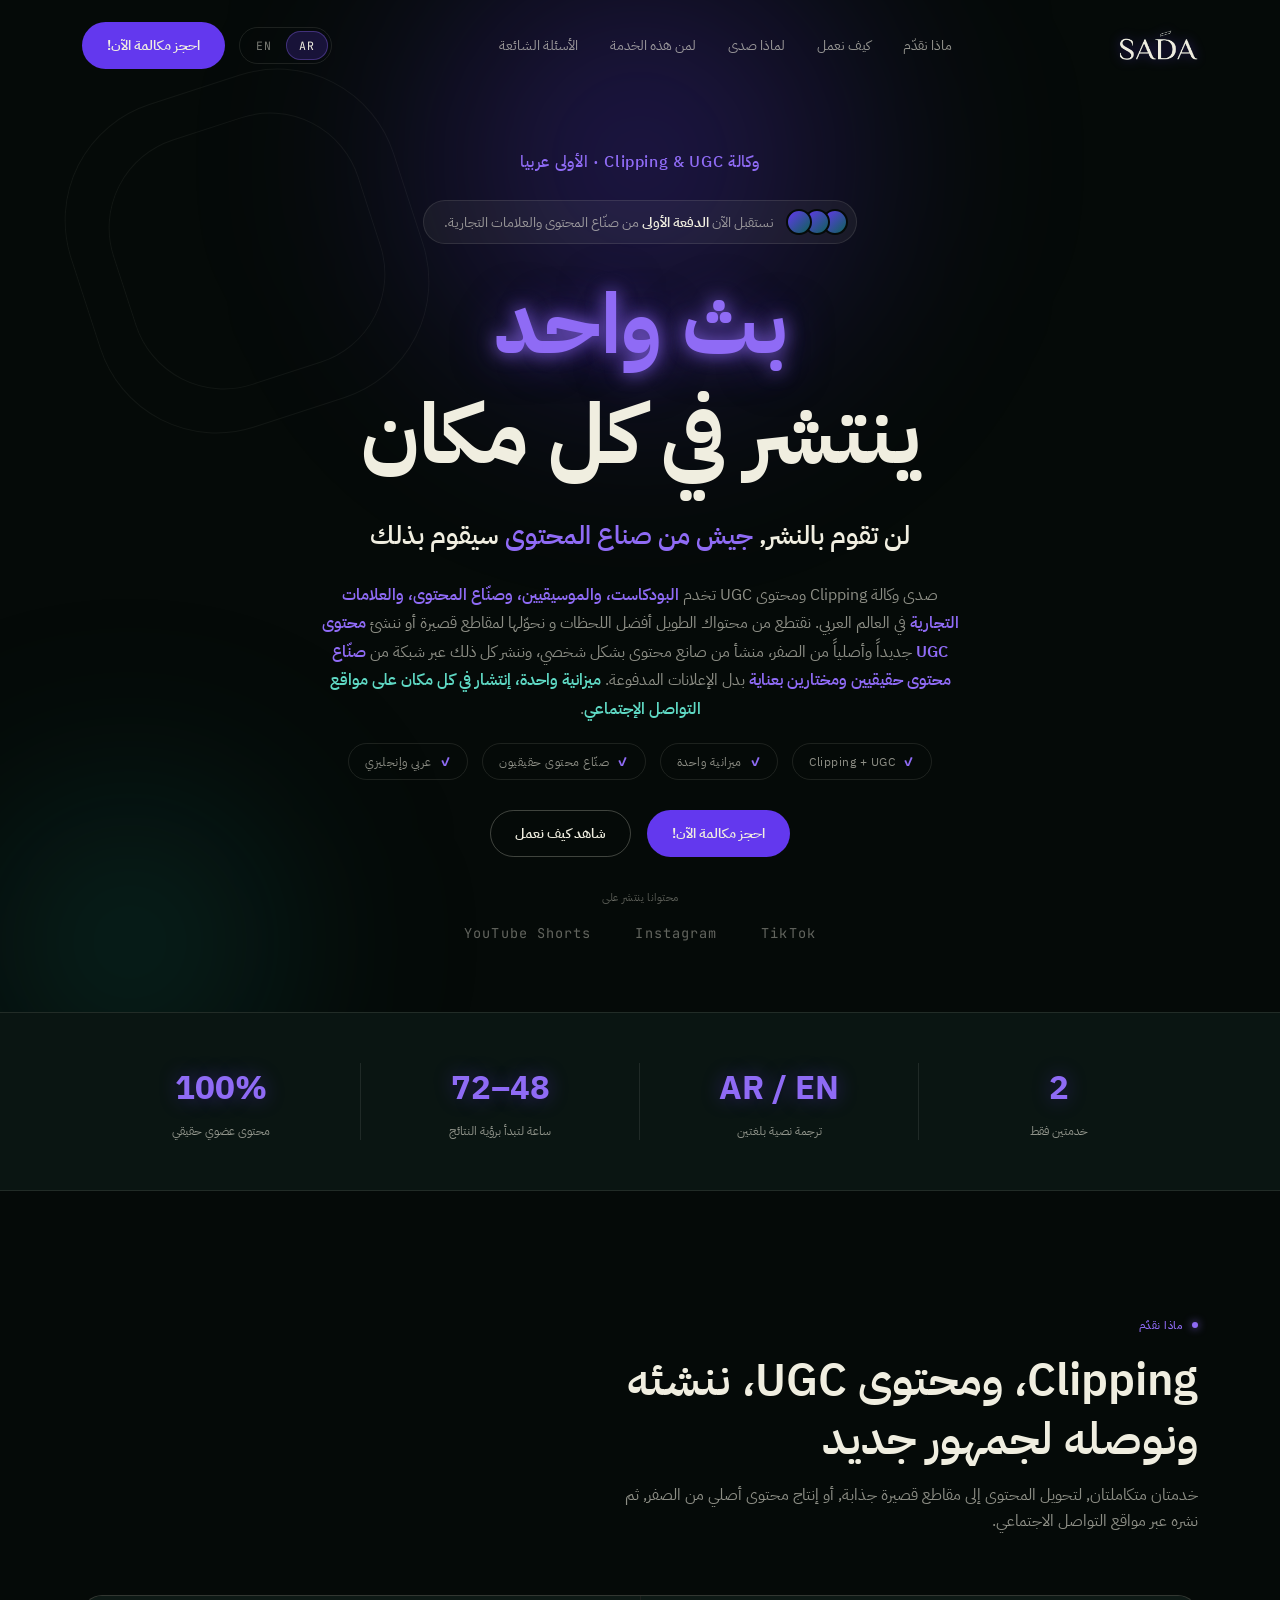
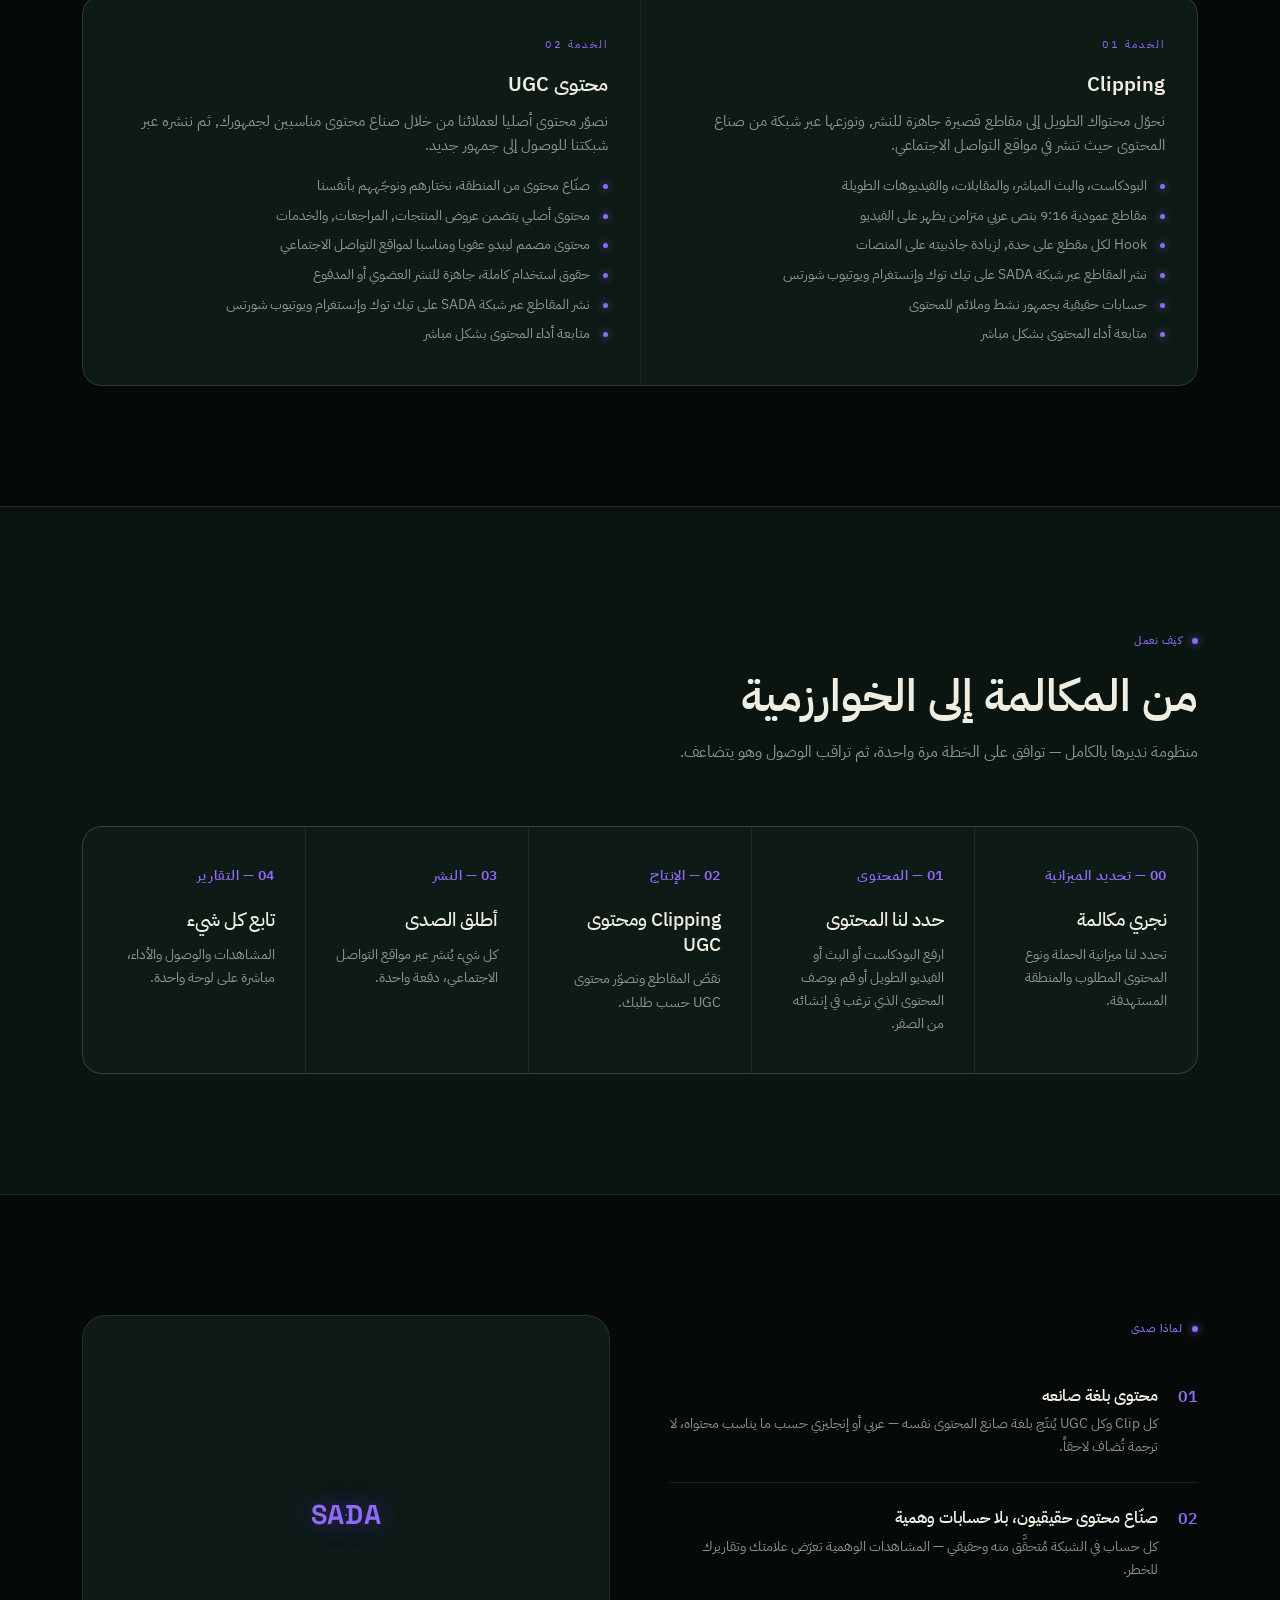
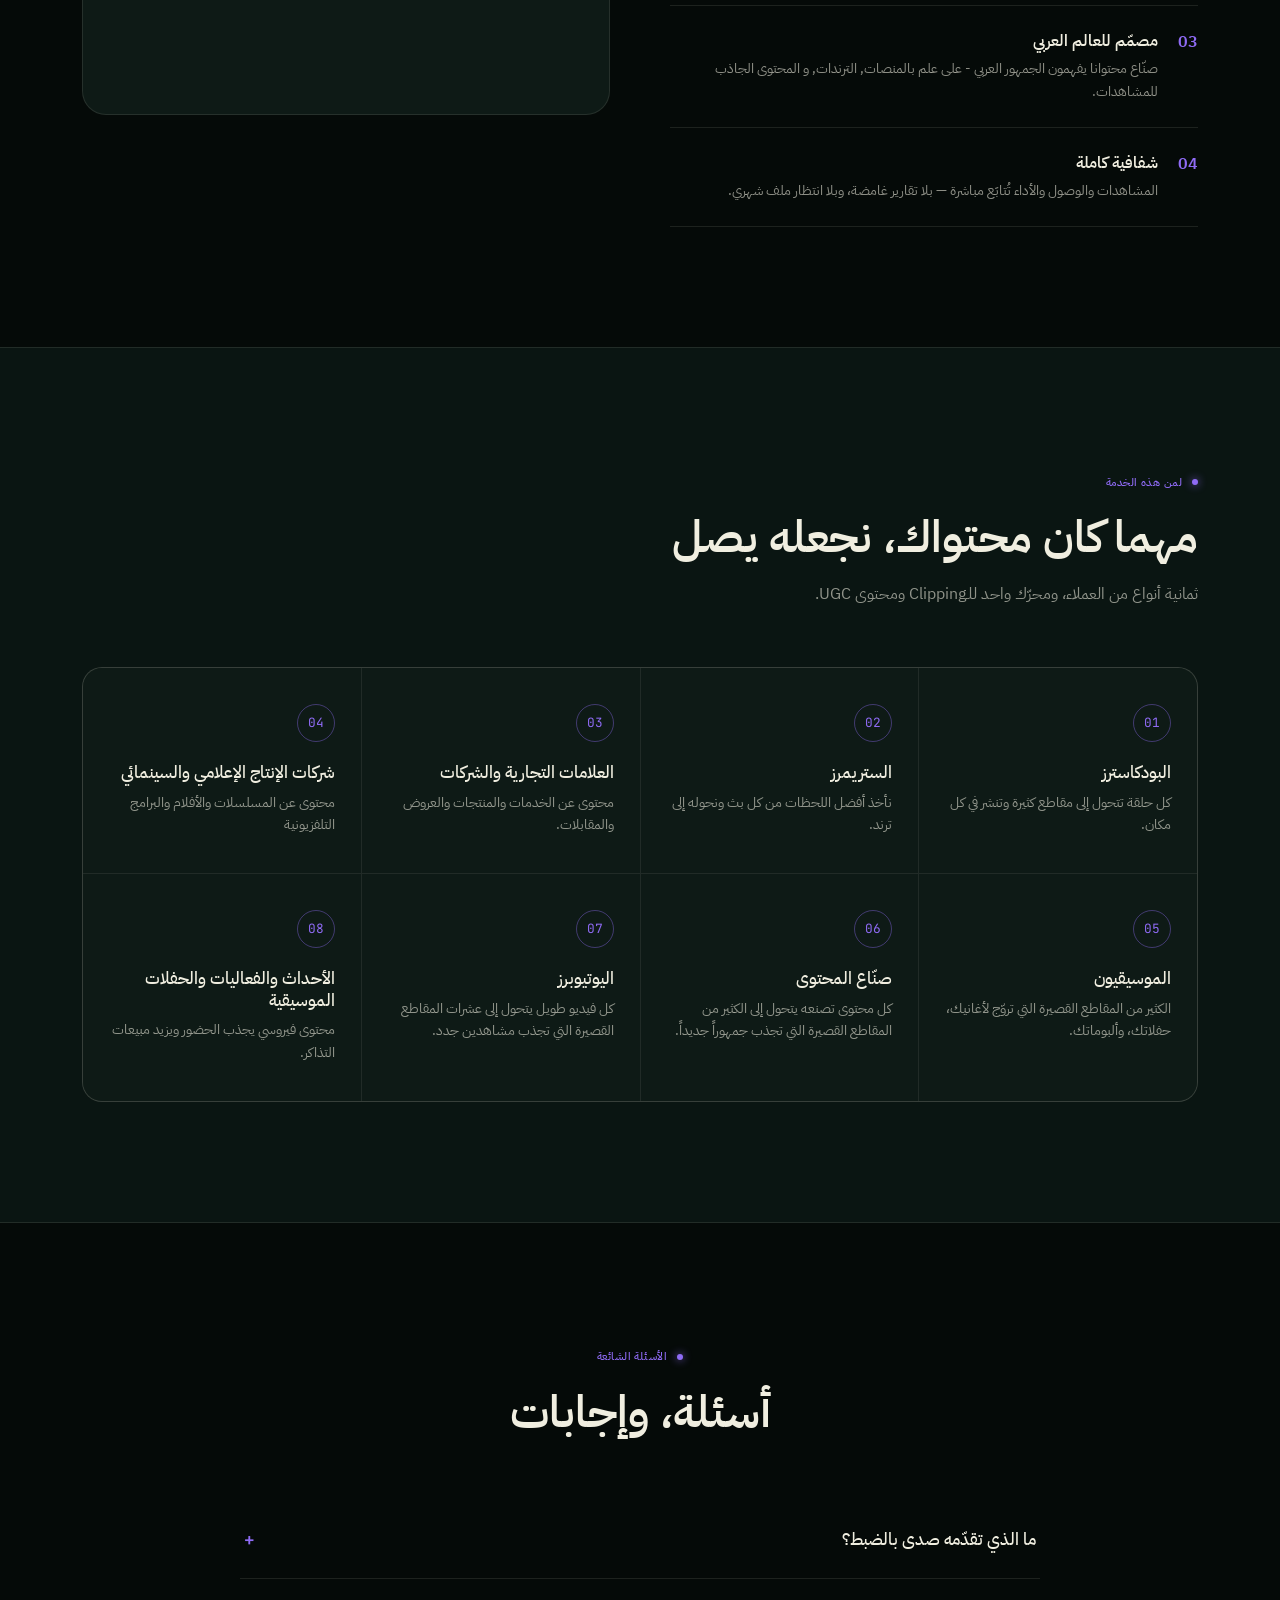
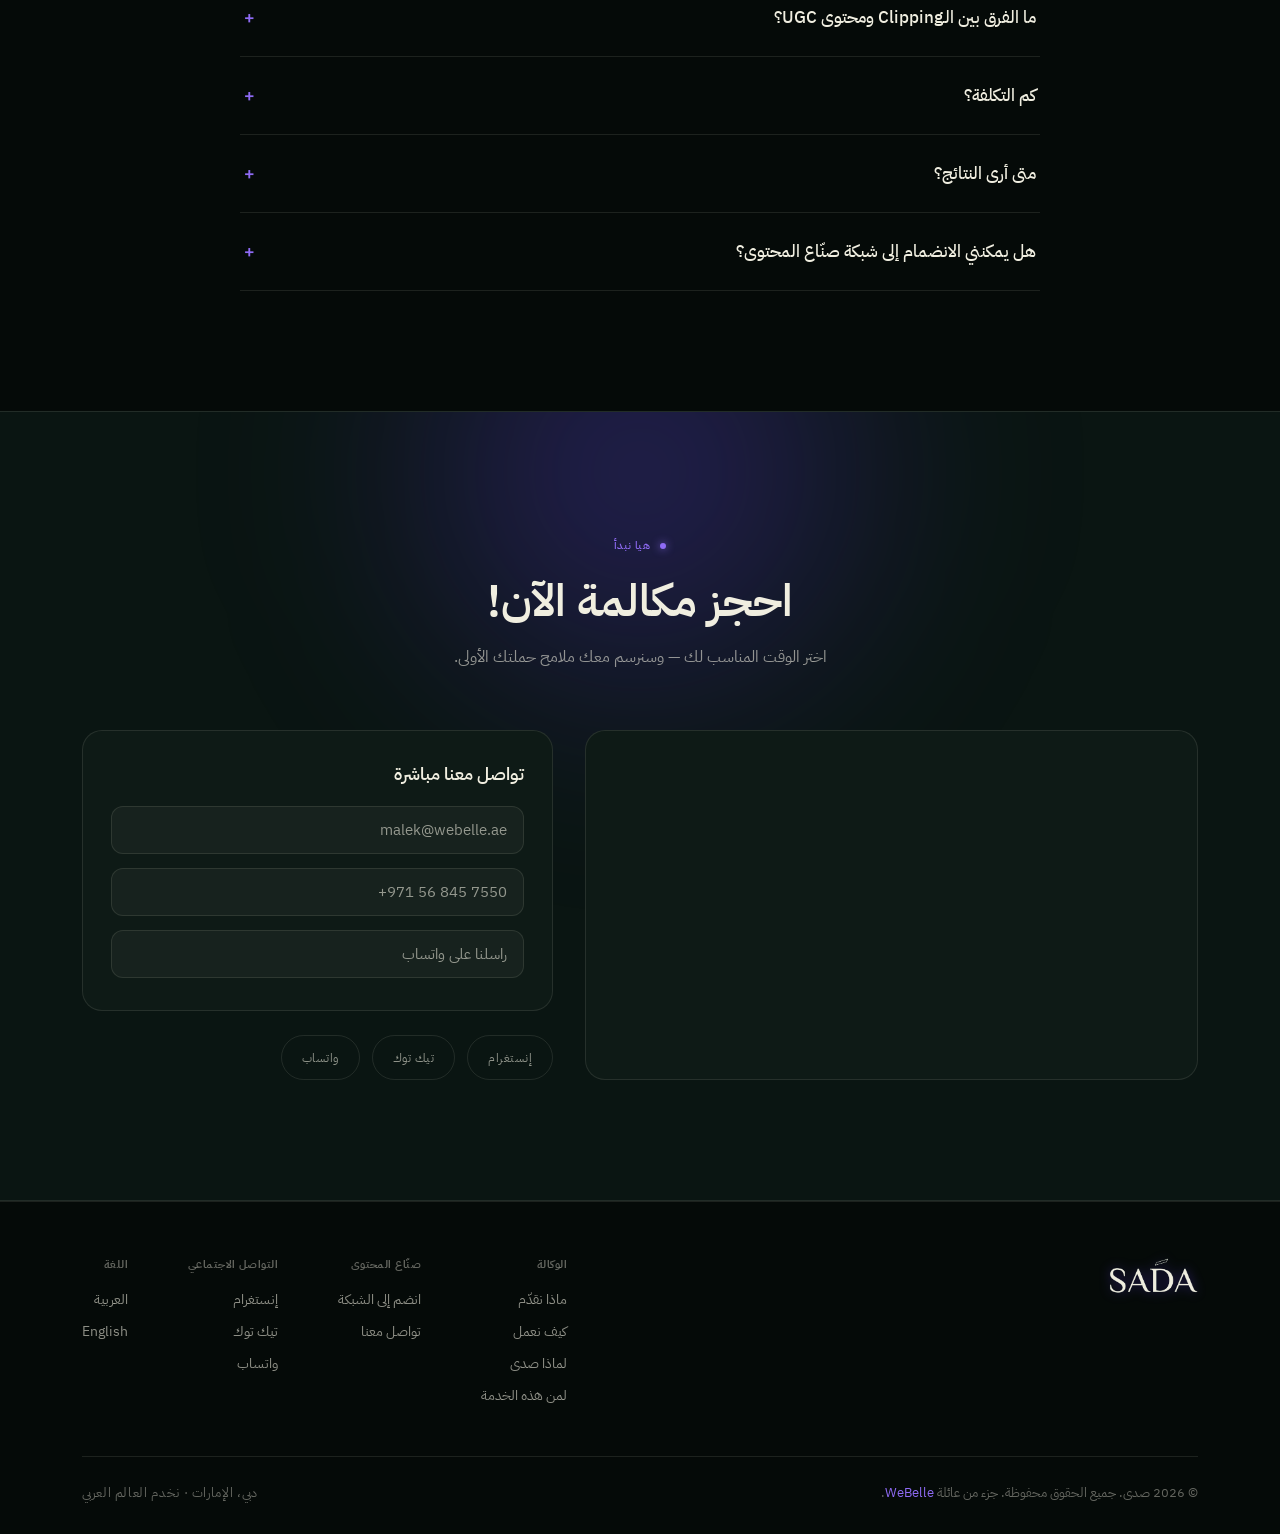
==== commit edcd0eca: "updated arabic content, hero section" ====
--- a/ar/index.html
+++ b/ar/index.html
@@ -3,14 +3,14 @@
   <head>
     <meta charset="UTF-8" />
     <meta name="viewport" content="width=device-width, initial-scale=1.0" />
-    <title>صدى — وكالة كليبات ومحتوى UGC | دبي والشرق الأوسط</title>
+    <title>صدى — وكالة Clipping ومحتوى UGC | دبي والعالم العربي</title>
     <meta
       name="description"
-      content="صدى وكالة كليبات ومحتوى UGC مقرّها دبي وتخدم منطقة الشرق الأوسط وشمال أفريقيا. نقصّ محتواك الطويل إلى مقاطع قصيرة، وننتج محتوى UGC أصلياً، وننشره عبر شبكة موثوقة من صنّاع المحتوى بالعربية والإنجليزية. جزء من عائلة WeBelle."
+      content="صدى وكالة Clipping ومحتوى UGC مقرّها دبي وتخدم العالم العربي. نقصّ محتواك الطويل إلى مقاطع قصيرة، وننتج محتوى UGC أصلياً، وننشره عبر شبكة موثوقة من صنّاع المحتوى، كلٌّ بلغته. جزء من عائلة WeBelle."
     />
     <meta
       name="keywords"
-      content="وكالة كليبات, محتوى UGC, توزيع محتوى, وصول عضوي, شبكة صنّاع محتوى, تسويق الشرق الأوسط, وكالة رقمية دبي, محتوى ثنائي اللغة, فيديو قصير, صدى, SADA, WeBelle"
+      content="وكالة Clipping, محتوى UGC, توزيع محتوى, وصول عضوي, شبكة صنّاع محتوى, تسويق العالم العربي, وكالة رقمية دبي, محتوى بالعربية والإنجليزية, فيديو قصير, صدى, SADA, WeBelle"
     />
     <meta name="author" content="WeBelle" />
     <meta name="robots" content="index, follow" />
@@ -29,11 +29,11 @@
     <meta property="og:site_name" content="صدى" />
     <meta
       property="og:title"
-      content="صدى — وكالة كليبات ومحتوى UGC | دبي والشرق الأوسط"
+      content="صدى — وكالة Clipping ومحتوى UGC | دبي والعالم العربي"
     />
     <meta
       property="og:description"
-      content="فيديو واحد، وموجة كليبات. صدى وكالة كليبات ومحتوى UGC ثنائية اللغة، مبنيّة للخليج والشرق الأوسط — جزء من عائلة WeBelle."
+      content="فيديو واحد ينتشر في كل مكان. صدى وكالة Clipping ومحتوى UGC مبنيّة للخليج والعالم العربي، بلغة كل صانع محتوى — جزء من عائلة WeBelle."
     />
     <meta property="og:url" content="https://www.sadaclips.com/ar/" />
     <meta
@@ -42,7 +42,7 @@
     />
     <meta property="og:image:width" content="1200" />
     <meta property="og:image:height" content="630" />
-    <meta property="og:image:alt" content="صدى — وكالة كليبات ومحتوى UGC" />
+    <meta property="og:image:alt" content="صدى — وكالة Clipping ومحتوى UGC" />
     <meta property="og:locale" content="ar_AE" />
     <meta property="og:locale:alternate" content="en_US" />
 
@@ -50,17 +50,17 @@
     <meta name="twitter:card" content="summary_large_image" />
     <meta
       name="twitter:title"
-      content="صدى — وكالة كليبات ومحتوى UGC | دبي والشرق الأوسط"
+      content="صدى — وكالة Clipping ومحتوى UGC | دبي والعالم العربي"
     />
     <meta
       name="twitter:description"
-      content="فيديو واحد، وموجة كليبات. صدى وكالة كليبات ومحتوى UGC ثنائية اللغة، مبنيّة للخليج والشرق الأوسط."
+      content="فيديو واحد ينتشر في كل مكان. صدى وكالة Clipping ومحتوى UGC مبنيّة للخليج والعالم العربي، بلغة كل صانع محتوى."
     />
     <meta
       name="twitter:image"
       content="https://www.sadaclips.com/assets/og-image.avif"
     />
-    <meta name="twitter:image:alt" content="صدى — وكالة كليبات ومحتوى UGC" />
+    <meta name="twitter:image:alt" content="صدى — وكالة Clipping ومحتوى UGC" />
 
     <!-- Favicon (inline SVG, no external asset needed) -->
     <link
@@ -87,7 +87,7 @@
         "url": "https://www.sadaclips.com/ar/",
         "logo": "https://www.sadaclips.com/assets/sada_logo.png",
         "image": "https://www.sadaclips.com/assets/og-image.avif",
-        "description": "وكالة كليبات ومحتوى UGC مقرّها دبي وتخدم منطقة الشرق الأوسط وشمال أفريقيا. نحوّل المحتوى الطويل إلى مقاطع قصيرة، وننتج محتوى UGC أصلياً، وننشره بالعربية والإنجليزية عبر شبكة مُختارة من صنّاع المحتوى.",
+        "description": "وكالة Clipping ومحتوى UGC مقرّها دبي وتخدم العالم العربي. نحوّل المحتوى الطويل إلى مقاطع قصيرة، وننتج محتوى UGC أصلياً، وننشره بلغة كل صانع محتوى عبر شبكة مُختارة من صنّاع المحتوى.",
         "email": "malek@webelle.ae",
         "telephone": "+971568457550",
         "address": {
@@ -95,7 +95,7 @@
           "addressLocality": "دبي",
           "addressCountry": "AE"
         },
-        "areaServed": "MENA",
+        "areaServed": "العالم العربي",
         "availableLanguage": ["ar", "en"],
         "sameAs": [
           "https://www.instagram.com/sadaclip/",
@@ -134,7 +134,7 @@
             <a href="/" hreflang="en" lang="en">EN</a>
             <a href="/ar/" hreflang="ar" lang="ar" aria-current="true">AR</a>
           </nav>
-          <a href="#contact" class="btn btn-glow">احجز مكالمة استراتيجية</a>
+          <a href="#contact" class="btn btn-glow">احجز مكالمة الآن!</a>
         </div>
       </div>
     </header>
@@ -144,9 +144,7 @@
       <div class="glow-blob g2"></div>
       <div class="watermark"></div>
       <div class="wrap">
-        <span class="category-tag"
-          >وكالة كليبات ومحتوى UGC · دبي والشرق الأوسط</span
-        >
+        <span class="category-tag">وكالة Clipping & UGC · الأولى عربيا</span>
 
         <div class="badge">
           <div class="avatars">
@@ -161,34 +159,35 @@
         </div>
 
         <h1>
-          حوّل <span class="glow">فيديو واحد</span> إلى<span class="glow-line"
-            >انتشار في كل مكان.</span
-          >
+          <span class="glow" id="rotWord">فيديو واحد</span><br />
+          ينتشر في كل مكان
         </h1>
 
         <p class="sub">
-          تظهر في كل خلاصة <span class="hl">تهمّك</span>، لا في حسابك وحده.
+          لن تقوم بالنشر, <span class="hl">جيش من صناع المحتوى</span> سيقوم بذلك
         </p>
 
         <p class="lede">
-          صدى وكالة كليبات ومحتوى UGC تخدم
+          صدى وكالة Clipping ومحتوى UGC تخدم
           <b>البودكاست، والموسيقيين، وصنّاع المحتوى، والعلامات التجارية</b>
-          في المنطقة. نقتطع من محتواك الطويل مقاطع قصيرة، وننتج حوله
-          <b>محتوى UGC</b> أصلياً، وننشر كل ذلك عبر شبكة من
-          <b>صنّاع محتوى حقيقيين ومختارين بعناية</b> بدل حساب إعلانات مدفوع.
-          <span class="g">فيديو واحد يدخل، وموجة وصول جديدة تخرج</span> — بدون
-          أي إنفاق إعلاني.
+          في العالم العربي. نقتطع من محتواك الطويل أفضل اللحظات و نحوّلها لمقاطع
+          قصيرة أو ننشئ <b>محتوى UGC</b> جديداً وأصلياً من الصفر، منشأ من صانع
+          محتوى بشكل شخصي، وننشر كل ذلك عبر شبكة من
+          <b>صنّاع محتوى حقيقيين ومختارين بعناية</b> بدل الإعلانات المدفوعة.
+          <span class="g"
+            >ميزانية واحدة، إنتشار في كل مكان على مواقع التواصل الإجتماعي</span
+          >.
         </p>
 
         <div class="checklist">
-          <span>كليبات + UGC</span>
-          <span>بدون إنفاق إعلاني</span>
+          <span>Clipping + UGC</span>
+          <span>ميزانية واحدة</span>
           <span>صنّاع محتوى حقيقيون</span>
           <span>عربي وإنجليزي</span>
         </div>
 
         <div class="cta-row">
-          <a href="#contact" class="btn btn-glow">احجز مكالمة استراتيجية</a>
+          <a href="#contact" class="btn btn-glow">احجز مكالمة الآن!</a>
           <a href="#work" class="btn btn-outline">شاهد كيف نعمل</a>
         </div>
 
@@ -197,8 +196,7 @@
           <div class="row">
             <span>TikTok</span>
             <span>Instagram</span>
-            <span>YouTube</span>
-            <span>X</span>
+            <span>YouTube Shorts</span>
           </div>
         </div>
       </div>
@@ -207,8 +205,8 @@
     <div class="stats">
       <div class="wrap">
         <div class="stat">
-          <div class="num">+40</div>
-          <div class="label">كليب لكل فيديو</div>
+          <div class="num">2</div>
+          <div class="label">خدمتين فقط</div>
         </div>
         <div class="stat">
           <div class="num">AR / EN</div>
@@ -216,11 +214,11 @@
         </div>
         <div class="stat">
           <div class="num">48–72</div>
-          <div class="label">ساعة حتى أول دفعة</div>
+          <div class="label">ساعة لتبدأ برؤية النتائج</div>
         </div>
         <div class="stat">
           <div class="num">100%</div>
-          <div class="label">وصول عضوي حقيقي</div>
+          <div class="label">محتوى عضوي حقيقي</div>
         </div>
       </div>
     </div>
@@ -229,50 +227,47 @@
       <div class="wrap">
         <div class="section-head reveal">
           <span class="eyebrow">ماذا نقدّم</span>
-          <h2>كليبات، ومحتوى UGC، والشبكة التي توصلهما</h2>
+          <h2>Clipping، ومحتوى UGC، ننشئه ونوصله لجمهور جديد</h2>
           <p>
-            ثلاث خدمات تعمل معاً على أفضل وجه — نقصّ المحتوى، وننتج حوله، ثم
-            ننشره في كل مكان.
+            خدمتان متكاملتان, لتحويل المحتوى إلى مقاطع قصيرة جذابة, أو إنتاج
+            محتوى أصلي من الصفر, ثم نشره عبر مواقع التواصل الاجتماعي.
           </p>
         </div>
         <div class="svc-grid">
           <div class="svc reveal">
             <div class="tag">الخدمة 01</div>
-            <h3>الكليبات</h3>
+            <h3>Clipping</h3>
             <p>
-              نشاهد محتواك الطويل من أوله إلى آخره ونستخرج اللحظات التي تستحق
-              المشاركة — ثم نقصّها ونضيف الترجمة النصية ونجهّزها لكل منصة.
+              نحوّل محتواك الطويل إلى مقاطع قصيرة جاهزة للنشر, ونوزعها عبر شبكة
+              من صناع المحتوى حيث تنشر في مواقع التواصل الاجتماعي.
             </p>
             <ul>
-              <li>البودكاست، والبث المباشر، والمقابلات، وفيديوهات يوتيوب</li>
-              <li>مقاطع عمودية 9:16 مع ترجمة عربية وإنجليزية</li>
-              <li>مقدّمة مكتوبة لكل مقطع على حدة، لا نسخة واحدة مكرّرة</li>
+              <li>البودكاست، والبث المباشر، والمقابلات، والفيديوهات الطويلة</li>
+              <li>مقاطع عمودية 9:16 بنص عربي متزامن يظهر على الفيديو</li>
+              <li>Hook لكل مقطع على حدة, لزيادة جاذبيته على المنصات</li>
+              <li>
+                نشر المقاطع عبر شبكة SADA على تيك توك وإنستغرام ويوتيوب شورتس
+              </li>
+              <li>حسابات حقيقية بجمهور نشط وملائم للمحتوى</li>
+              <li>متابعة أداء المحتوى بشكل مباشر</li>
             </ul>
           </div>
           <div class="svc reveal">
             <div class="tag">الخدمة 02</div>
             <h3>محتوى UGC</h3>
             <p>
-              محتوى أصلي يصوّره صنّاع محتوى لعلامتك — فيديوهات تبدو كتوصية شخصية
-              لا كإعلان.
+              نصوّر محتوى أصليا لعملائنا من خلال صناع محتوى مناسبين لجمهورك, ثم
+              ننشره عبر شبكتنا للوصول إلى جمهور جديد.
             </p>
             <ul>
               <li>صنّاع محتوى من المنطقة، نختارهم ونوجّههم بأنفسنا</li>
-              <li>عروض المنتجات، والمراجعات، وشهادات العملاء، والاسكتشات</li>
+              <li>محتوى أصلي يتضمن عروض المنتجات, المراجعات, والخدمات</li>
+              <li>محتوى مصمم ليبدو عفويا ومناسبا لمواقع التواصل الاجتماعي</li>
               <li>حقوق استخدام كاملة، جاهزة للنشر العضوي أو المدفوع</li>
-            </ul>
-          </div>
-          <div class="svc reveal">
-            <div class="tag">الخدمة 03</div>
-            <h3>التوزيع</h3>
-            <p>
-              الكليبات ومحتوى UGC يُنشران عبر شبكتنا دفعة واحدة، فيحصل المحتوى
-              الواحد على عشرات الفرص ليصل بدل فرصة واحدة.
-            </p>
-            <ul>
-              <li>تيك توك، وإنستغرام، ويوتيوب شورتس، وإكس</li>
-              <li>حسابات حقيقية بجمهور حقيقي — بلا حسابات وهمية</li>
-              <li>متابعة مباشرة للأداء على لوحة واحدة</li>
+              <li>
+                نشر المقاطع عبر شبكة SADA على تيك توك وإنستغرام ويوتيوب شورتس
+              </li>
+              <li>متابعة أداء المحتوى بشكل مباشر</li>
             </ul>
           </div>
         </div>
@@ -283,7 +278,7 @@
       <div class="wrap">
         <div class="section-head reveal">
           <span class="eyebrow">كيف نعمل</span>
-          <h2>من الرفع إلى الخوارزمية</h2>
+          <h2>من المكالمة إلى الخوارزمية</h2>
           <p>
             منظومة نديرها بالكامل — توافق على الخطة مرة واحدة، ثم تراقب الوصول
             وهو يتضاعف.
@@ -291,22 +286,29 @@
         </div>
         <div class="steps">
           <div class="step reveal">
-            <div class="idx">01 — الرفع</div>
-            <h3>أرسل لنا المحتوى</h3>
-            <p>ارفع البودكاست أو البث أو الفيديو الطويل على لوحتك.</p>
+            <div class="idx">00 — تحديد الميزانية</div>
+            <h3>نجري مكالمة</h3>
+            <p>
+              تحدد لنا ميزانية الحملة ونوع المحتوى المطلوب والمنطقة المستهدفة.
+            </p>
+          </div>
+          <div class="step reveal">
+            <div class="idx">01 — المحتوى</div>
+            <h3>حدد لنا المحتوى</h3>
+            <p>
+              ارفع البودكاست أو البث أو الفيديو الطويل أو قم بوصف المحتوى الذي
+              ترغب في إنشائه من الصفر.
+            </p>
           </div>
           <div class="step reveal">
             <div class="idx">02 — الإنتاج</div>
-            <h3>الكليبات ومحتوى UGC</h3>
-            <p>
-              نقصّ المقاطع ونصوّر محتوى UGC، مع ترجمة نصية للجمهور العربي
-              والإنجليزي.
-            </p>
+            <h3>Clipping ومحتوى UGC</h3>
+            <p>نقصّ المقاطع ونصوّر محتوى UGC حسب طلبك.</p>
           </div>
           <div class="step reveal">
-            <div class="idx">03 — التوزيع</div>
+            <div class="idx">03 — النشر</div>
             <h3>أطلق الصدى</h3>
-            <p>كل شيء يُنشر عبر شبكة صنّاع محتوى موثوقة، دفعة واحدة.</p>
+            <p>كل شيء يُنشر عبر مواقع التواصل الاجتماعي، دفعة واحدة.</p>
           </div>
           <div class="step reveal">
             <div class="idx">04 — التقارير</div>
@@ -329,10 +331,10 @@
             <div class="why-item reveal">
               <span class="n">01</span>
               <div>
-                <h4>ثنائي اللغة منذ البداية</h4>
+                <h4>محتوى بلغة صانعه</h4>
                 <p>
-                  كل كليب وكل بريف UGC يُنتَج للجمهور العربي والإنجليزي من اليوم
-                  الأول، لا كترجمة تُضاف لاحقاً.
+                  كل Clip وكل UGC يُنتَج بلغة صانع المحتوى نفسه — عربي أو
+                  إنجليزي حسب ما يناسب محتواه، لا ترجمة تُضاف لاحقاً.
                 </p>
               </div>
             </div>
@@ -349,10 +351,10 @@
             <div class="why-item reveal">
               <span class="n">03</span>
               <div>
-                <h4>مصمّم للمنطقة</h4>
+                <h4>مصمّم للعالم العربي</h4>
                 <p>
-                  صنّاع محتوانا يفهمون جمهور الخليج والشام بالفطرة — روح النكتة،
-                  والإيقاع، والمنصات التي تهمّ هنا.
+                  صنّاع محتوانا يفهمون الجمهور العربي - على علم بالمنصات,
+                  الترندات, و المحتوى الجاذب للمشاهدات.
                 </p>
               </div>
             </div>
@@ -381,59 +383,57 @@
       <div class="wrap">
         <div class="section-head reveal">
           <span class="eyebrow">لمن هذه الخدمة</span>
-          <h2>مهما كان صوتك، نجعله يصل</h2>
-          <p>ثمانية أنواع من العملاء، ومحرّك واحد للكليبات ومحتوى UGC.</p>
+          <h2>مهما كان محتواك، نجعله يصل</h2>
+          <p>ثمانية أنواع من العملاء، ومحرّك واحد للـClipping ومحتوى UGC.</p>
         </div>
         <div class="vgrid">
           <div class="vcard reveal">
             <div class="glyph">01</div>
-            <h3>البودكاست</h3>
-            <p>
-              كل حلقة تتحوّل إلى دفعة كليبات دون أن تغيّر شيئاً في طريقة تسجيلك.
-            </p>
+            <h3>البودكاسترز</h3>
+            <p>كل حلقة تتحول إلى مقاطع كثيرة وتنشر في كل مكان.</p>
           </div>
           <div class="vcard reveal">
             <div class="glyph">02</div>
-            <h3>البث المباشر</h3>
-            <p>قصّ سريع مصمّم للحظات التي لا تنتظر.</p>
+            <h3>الستريمرز</h3>
+            <p>نأخذ أفضل اللحظات من كل بث ونحوله إلى ترند.</p>
           </div>
           <div class="vcard reveal">
             <div class="glyph">03</div>
-            <h3>العلامات والمؤسسون</h3>
-            <p>
-              محتوى UGC وكليبات من الجلسات والعروض والمقابلات — بديل حقيقي عن
-              الإعلانات المدفوعة.
-            </p>
+            <h3>العلامات التجارية والشركات</h3>
+            <p>محتوى عن الخدمات والمنتجات والعروض والمقابلات.</p>
           </div>
           <div class="vcard reveal">
             <div class="glyph">04</div>
-            <h3>المعلّمون</h3>
-            <p>دروس طويلة، مقصوصة إلى لحظات يُكملها الناس فعلاً.</p>
+            <h3>شركات الإنتاج الإعلامي والسينمائي</h3>
+            <p>محتوى عن المسلسلات والأفلام والبرامج التلفزيونية</p>
           </div>
           <div class="vcard reveal">
             <div class="glyph">05</div>
             <h3>الموسيقيون</h3>
             <p>
-              الإصدارات الجديدة ولحظات الاستوديو، أمام مستمعين لم يكتشفوك بعد.
+              الكثير من المقاطع القصيرة التي تروّج لأغانيك، حفلاتك، وألبوماتك.
             </p>
           </div>
           <div class="vcard reveal">
             <div class="glyph">06</div>
             <h3>صنّاع المحتوى</h3>
-            <p>انمُ خارج جمهورك دون أن تقضي كل ساعاتك في المونتاج.</p>
+            <p>
+              كل محتوى تصنعه يتحول إلى الكثير من المقاطع القصيرة التي تجذب
+              جمهوراً جديداً.
+            </p>
           </div>
           <div class="vcard reveal">
             <div class="glyph">07</div>
             <h3>اليوتيوبرز</h3>
             <p>
-              فيديوهاتك الطويلة، مقصوصة إلى مصدر وصول ثانٍ على كل المنصات
-              الأخرى.
+              كل فيديو طويل يتحول إلى عشرات المقاطع القصيرة التي تجذب مشاهدين
+              جدد.
             </p>
           </div>
           <div class="vcard reveal">
             <div class="glyph">08</div>
-            <h3>الرياضيون</h3>
-            <p>التدريبات والمباريات ولحظات الكواليس، تتحوّل إلى جمهور حقيقي.</p>
+            <h3>الأحداث والفعاليات والحفلات الموسيقية</h3>
+            <p>محتوى فيروسي يجذب الحضور ويزيد مبيعات التذاكر.</p>
           </div>
         </div>
       </div>
@@ -454,20 +454,22 @@
             </button>
             <div class="faq-a">
               <p>
-                ثلاثة أشياء: نقصّ محتواك الطويل إلى مقاطع قصيرة، وننتج محتوى UGC
-                أصلياً مع صنّاع محتوى من المنطقة، وننشر الاثنين عبر شبكة موثوقة
-                — كل ذلك دون الاعتماد على الإعلانات المدفوعة.
+                نعمل مع شبكة من صناع المحتوى المتخصصين في الفيديوهات القصيرة،
+                حيث يختارون أفضل اللحظات من المحتوى الطويل أو ينتجون محتوى
+                أصلياً لعملائنا، ثم يحولونها إلى مقاطع جذابة وينشرونها عبر
+                حساباتهم على TikTok و Instagram و YouTube Shorts للوصول إلى
+                جماهير جديدة و الإنتشار بشكل فيروسي.
               </p>
             </div>
           </div>
           <div class="faq-item">
             <button class="faq-q">
-              ما الفرق بين الكليبات ومحتوى UGC؟<span class="plus">+</span>
+              ما الفرق بين الـClipping ومحتوى UGC؟<span class="plus">+</span>
             </button>
             <div class="faq-a">
               <p>
-                الكليبات تعتمد على مادة تملكها أصلاً — نقصّ البودكاست أو البث أو
-                الفيديو إلى لحظات قصيرة. أما محتوى UGC فهو تصوير جديد: صنّاع
+                الـClipping يعتمد على مادة تملكها أصلاً — نقصّ البودكاست أو البث
+                أو الفيديو إلى لحظات قصيرة. أما محتوى UGC فهو تصوير جديد: صنّاع
                 محتوى يصوّرون مادة أصلية عن منتجك أو علامتك، بتوجيه وإشراف منّا.
                 معظم عملائنا يجمعون بين الاثنين.
               </p>
@@ -478,10 +480,7 @@
               كم التكلفة؟<span class="plus">+</span>
             </button>
             <div class="faq-a">
-              <p>
-                التسعير يتغيّر بحسب عدد الكليبات، وحجم محتوى UGC، ومستوى الخدمة.
-                احجز مكالمة استراتيجية وسنجهّز لك عرض سعر بناءً على ما لديك.
-              </p>
+              <p>احجز مكالمة الآن! وسنجهّز لك عرض سعر بناءً على ما لديك.</p>
             </div>
           </div>
           <div class="faq-item">
@@ -490,7 +489,7 @@
             </button>
             <div class="faq-a">
               <p>
-                معظم العملاء يرون أول دفعة كليبات منشورة خلال 48 إلى 72 ساعة من
+                معظم العملاء يرون أول دفعة Clips منشورة خلال 48 إلى 72 ساعة من
                 بدء العمل. تصوير محتوى UGC يستغرق وقتاً أطول قليلاً، لأن صنّاع
                 المحتوى يحتاجون وقتاً للتحضير والتصوير.
               </p>
@@ -504,7 +503,7 @@
             </button>
             <div class="faq-a">
               <p>
-                نعم — نستقبل باستمرار مونتيرين وصنّاع محتوى UGC يتقنون العربية
+                نعم — نستقبل باستمرار Clippers وصنّاع محتوى UGC يتقنون العربية
                 والإنجليزية. تواصل معنا عبر واتساب أو من خلال قسم التواصل أدناه
                 للتقديم.
               </p>
@@ -519,7 +518,7 @@
       <div class="wrap">
         <div class="section-head reveal center">
           <span class="eyebrow" style="justify-content: center">هيا نبدأ</span>
-          <h2>احجز مكالمة استراتيجية</h2>
+          <h2>احجز مكالمة الآن!</h2>
           <p>اختر الوقت المناسب لك — وسنرسم معك ملامح حملتك الأولى.</p>
         </div>
 
@@ -637,9 +636,7 @@
               >WeBelle</a
             >.</span
           >
-          <span class="tag"
-            >دبي، الإمارات · نخدم الشرق الأوسط وشمال أفريقيا</span
-          >
+          <span class="tag">دبي، الإمارات · نخدم العالم العربي</span>
         </div>
       </div>
     </footer>
--- a/styles.css
+++ b/styles.css
@@ -294,7 +294,7 @@
 
 .category-tag {
   font-family: var(--font-mono);
-  font-size: 0.72rem;
+  font-size: 1rem;
   letter-spacing: 0.18em;
   text-transform: uppercase;
   color: var(--violet-2);
@@ -367,6 +367,16 @@
   text-shadow:
     0 0 18px rgba(143, 107, 245, 0.85),
     0 0 46px rgba(99, 56, 238, 0.5);
+}
+#rotWord {
+  display: inline-block;
+  transition:
+    opacity 0.35s var(--ease),
+    transform 0.35s var(--ease);
+}
+#rotWord.rot-out {
+  opacity: 0;
+  transform: translateY(-10px);
 }
 .glow-line {
   display: block;
@@ -542,7 +552,7 @@
 /* SERVICES — clipping / UGC / distribution */
 .svc-grid {
   display: grid;
-  grid-template-columns: repeat(3, 1fr);
+  grid-template-columns: repeat(2, 1fr);
   gap: 1px;
   background: var(--line);
   border: 1px solid var(--line);
@@ -612,7 +622,7 @@
 /* HOW IT WORKS */
 .steps {
   display: grid;
-  grid-template-columns: repeat(4, 1fr);
+  grid-template-columns: repeat(5, 1fr);
   gap: 1px;
   background: var(--line);
   border: 1px solid var(--line);
